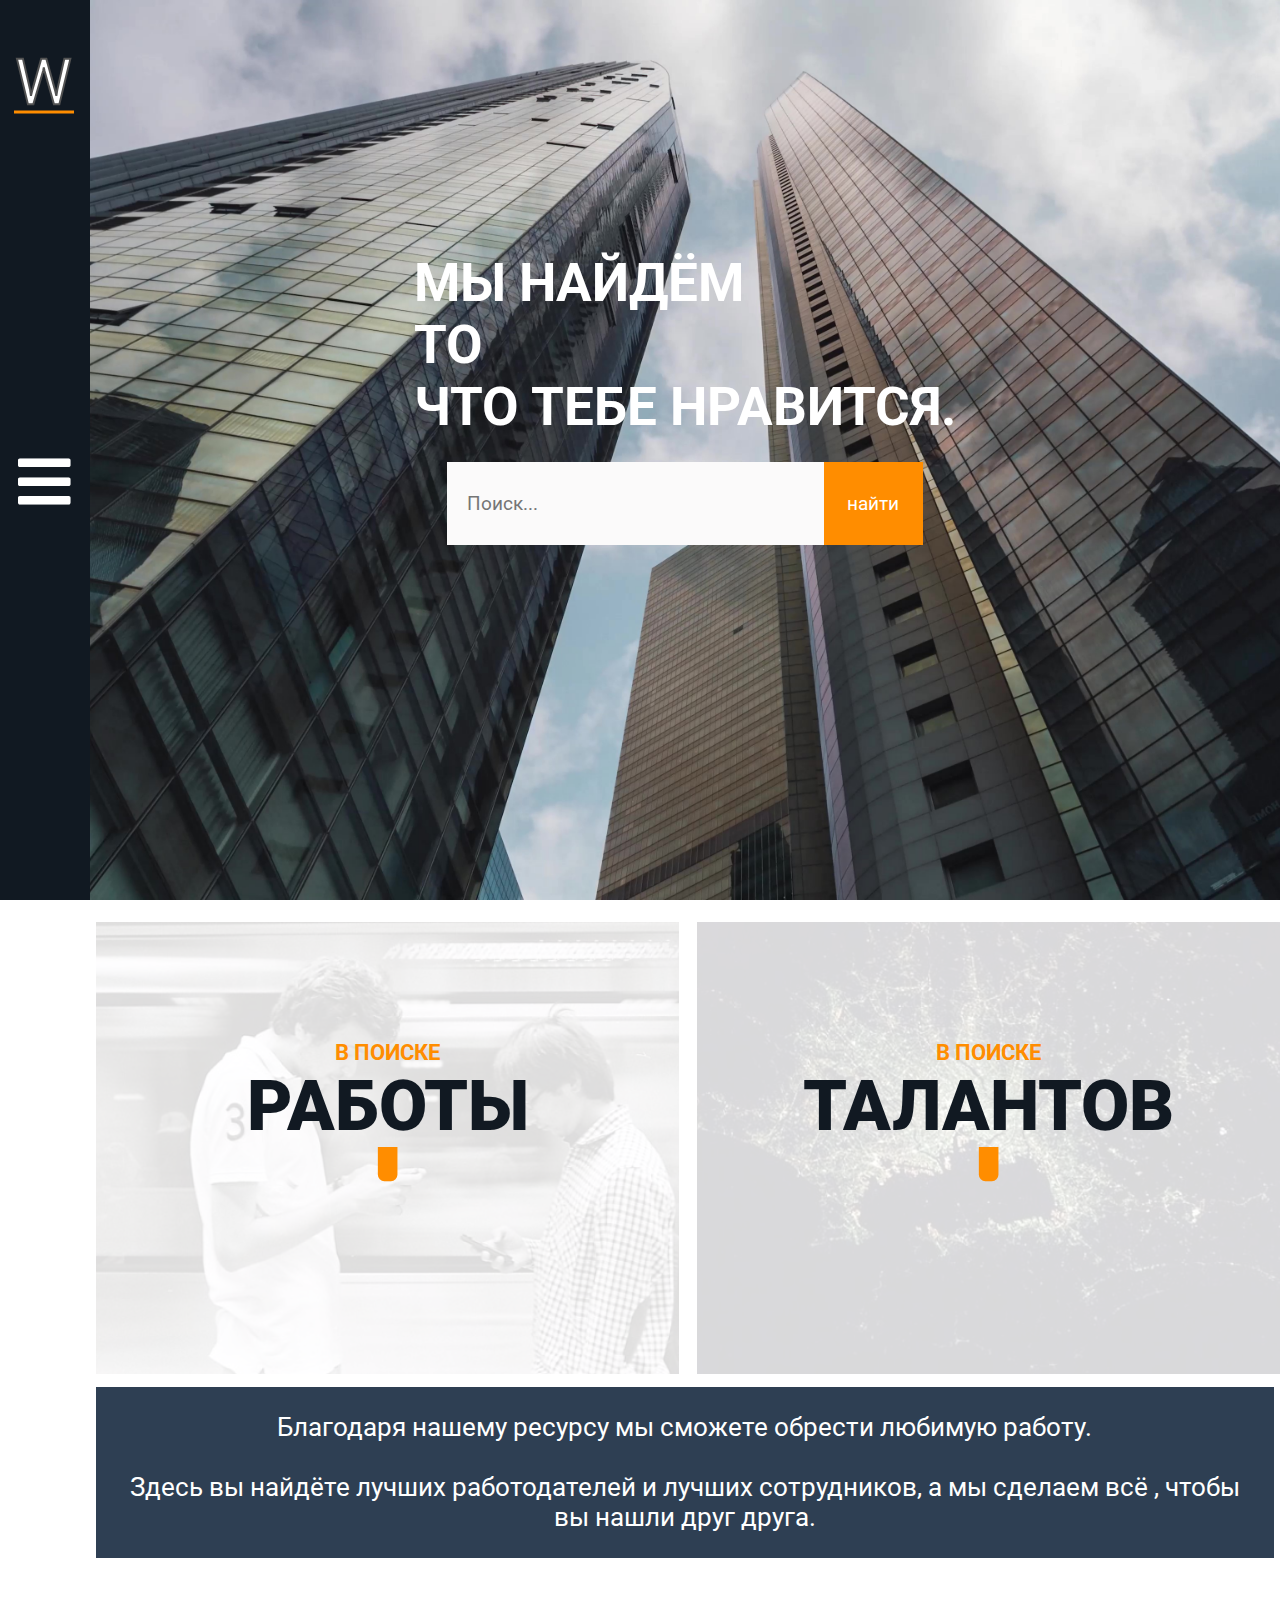
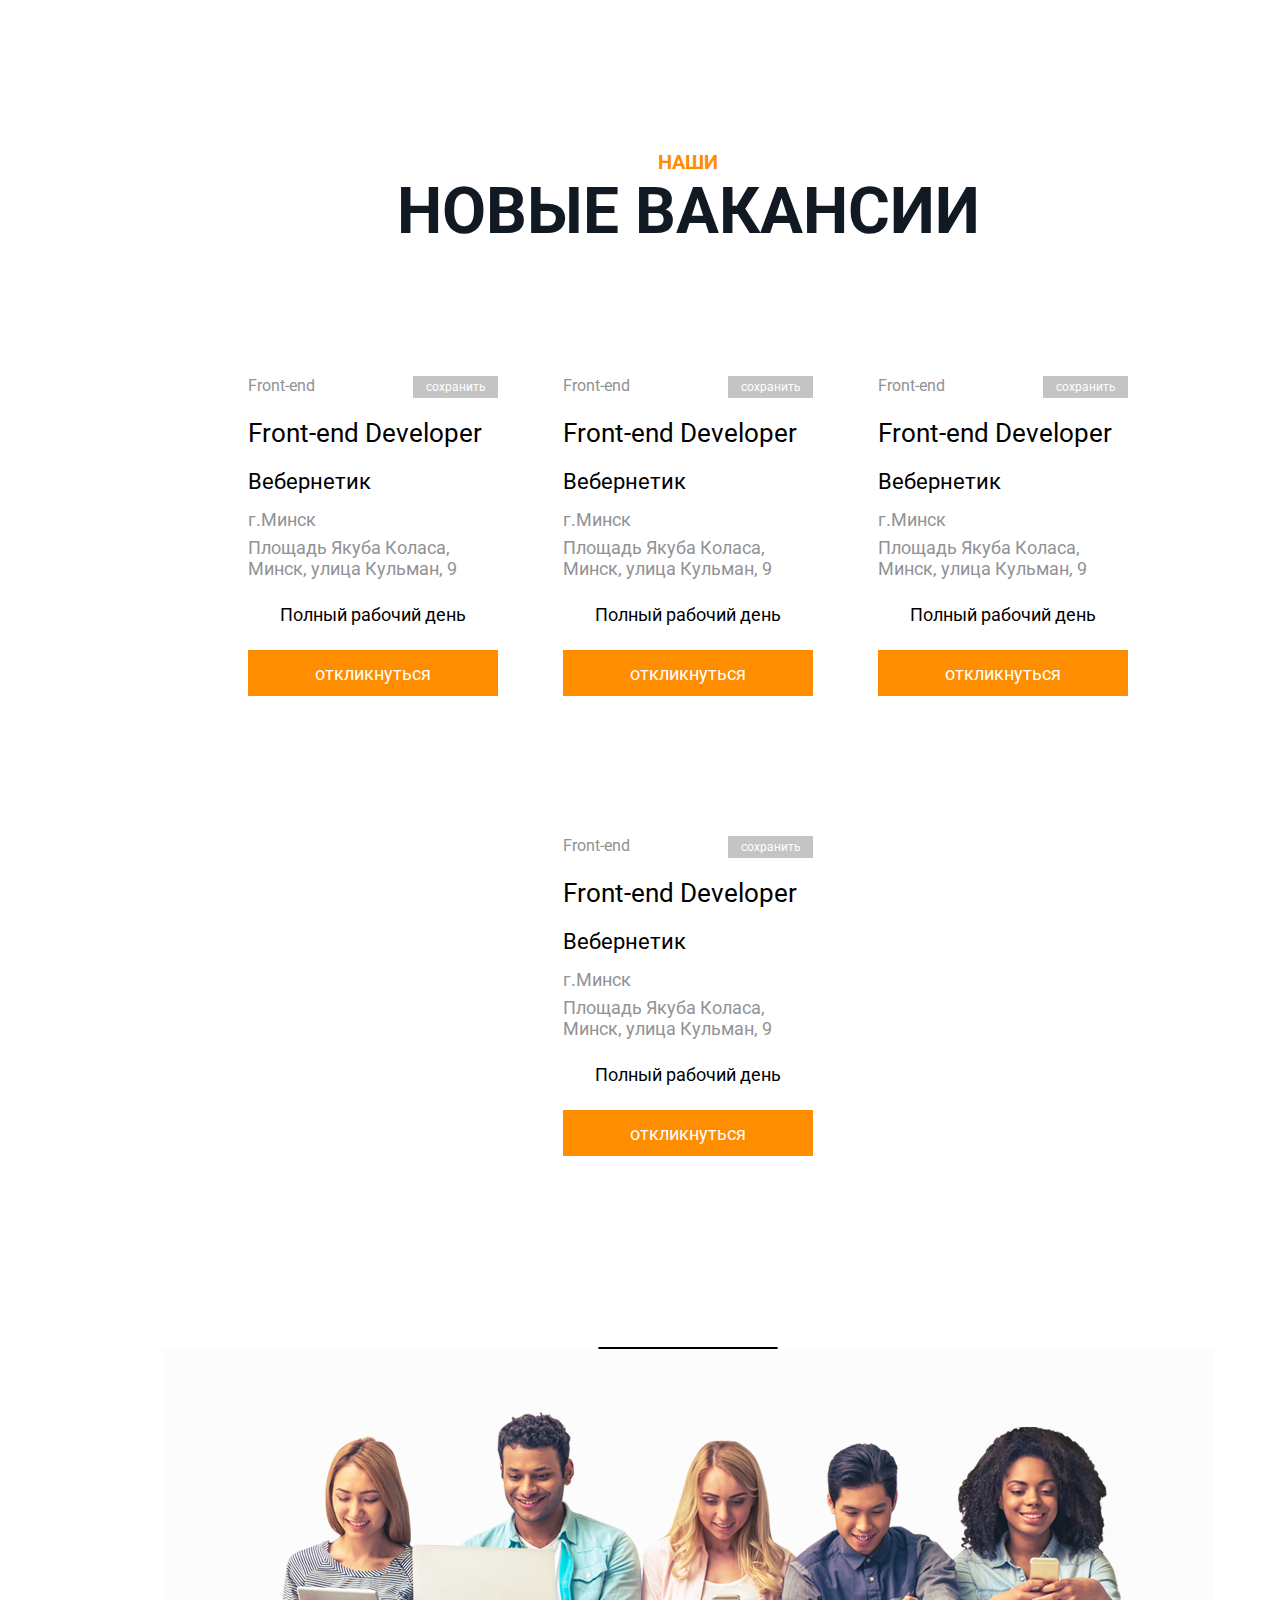
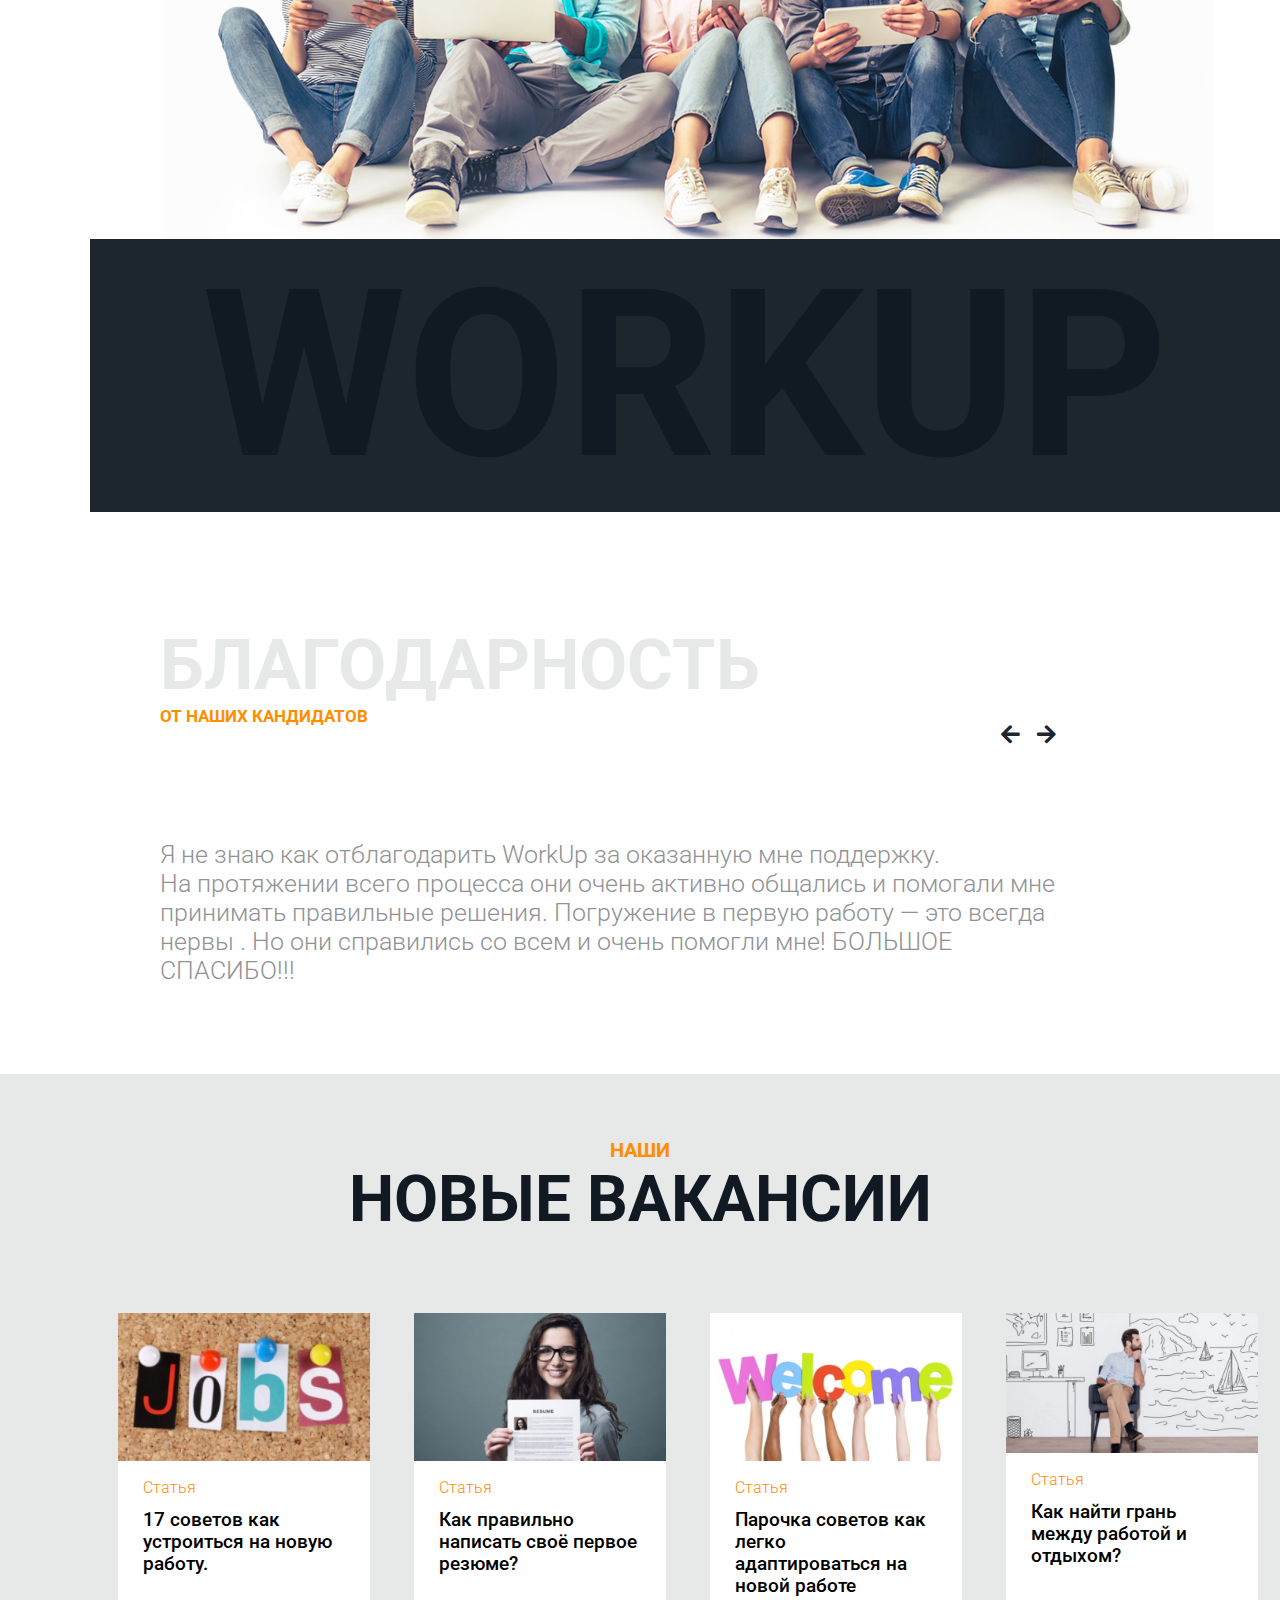
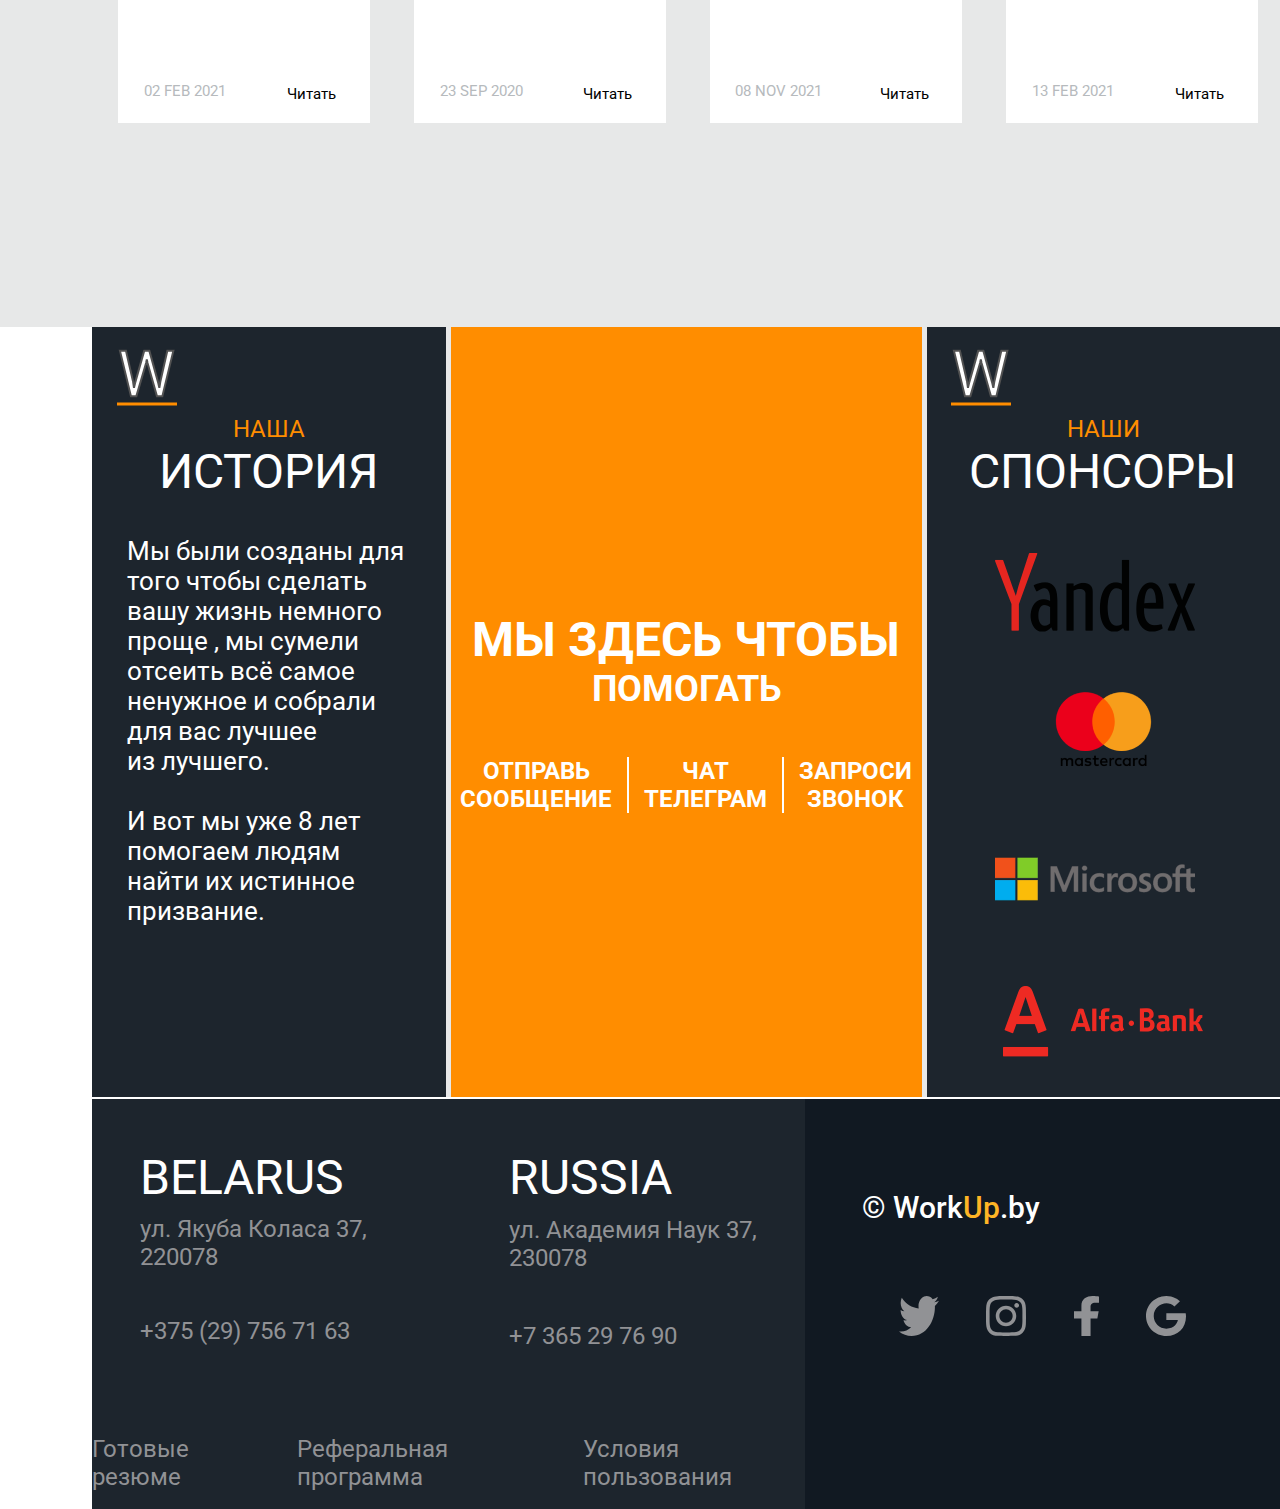
==== index.html @ 56676a5e "v0.03" ====
<!DOCTYPE html>
<html lang="en">
<head>
    <meta charset="UTF-8">
    <meta name="viewport" content="width=device-width, initial-scale=1.0">
    <title>WorkUp.by</title>
    <link rel="stylesheet" href="stylesheet.css">
    <link rel="stylesheet" href="fontawesome/css/all.css">
</head>
<body>
    <div class="header">
        <div class="header__block"></div>
            <div class="header__block-scroll">
        <span class="arrow arrow-hidden"><i class="fas fa-arrow-circle-up"></i></span>
                <div class="header__block-logo">
                    <img alt="Логотип сайта" title="Логотип сайта" src="img/w.svg">
                </div>
                <div  class="header__block-menu">
                    <span class="header-logo"><i class="fas fa-bars"></i></span>
                </div>
            </div>
            <!-- mobile_scroll -->
            <div class="header__mobile-scroll">
                <div class="header__mobile-position">
                    <img alt="Логотип сайта" title="Логотип сайта" src="img/w.svg">
                    <span class="header-logo-mobile"><i class="fas fa-bars"></i></span>
                </div>
            </div>

            <div class="header__background">
                <div class="headr__block-mp4">
                        <video autoplay muted loop width="100%" class="myvideo" src="background2.mp4"></video>
                    <div class="header__block-text">
                        <div class="header__text">
                            <p>мы найдём</p>
                            <p>то</p>
                            <p>что тебе нравится.</p>
                        </div>
                    </div>
                    <div class="header__block-input">
                        <input type="text" class="search__input" placeholder="Поиск...">
                        <div class="header__search-button">
                            <p>найти</p>
                        </div>
                    </div>
                </div>
            </div>
    </div>

    <div class="block__choice">
        <div class="block__choice-flex">

            <div class="block__choice-job first-switch">
                <img class="block__choice-img" alt="в поиске работы" title="в поиске работы" src="img/job.png">
                <div class="block__text-job">
                    <p>в поиске</p>
                    <h1 class="text">работы</h1>
                    <div class="block__switch">
                        <span><i class="fas fa-plus plus"></i></span>
                        <span class="arrow-right right-0"><i class="fas fa-arrow-right"></i></span>
                    </div>
                    
                </div>
            </div>

            <div class="block__choice-description">
                    <p>Благодаря нашему ресурсу мы&nbsp;сможете обрести любимую работу.</p><br />
                    <p>Здесь вы&nbsp;найдёте лучших работодателей и&nbsp;лучших сотрудников, а&nbsp;мы&nbsp;сделаем всё , чтобы вы&nbsp;нашли друг друга.</p>
            </div>

            <div class="block__choice-job second-switch">
                <img class="block__choice-img" alt="в поиске людей" title="в поиске людей" src="img/people.png">
                <div class="block__text-job">
                    <p>в поиске</p>
                    <h1 class="text">талантов</h1>
                    <div class="block__switch">
                        <span><i class="fas fa-plus plus1"></i></span>
                        <span class="arrow-right right-1"><i class="fas fa-arrow-right"></i></span>
                    </div>
                </div>
            </div>
            
        </div>
    </div>
    <div class="block__choice-description">
        <div class="mobile__choice">
            <p>Благодаря нашему ресурсу мы&nbsp;сможете обрести любимую работу.</p><br />
            <p>Здесь вы&nbsp;найдёте лучших работодателей и&nbsp;лучших сотрудников, а&nbsp;мы&nbsp;сделаем всё , чтобы вы&nbsp;нашли друг друга.</p>
        </div>
    </div>
    <div class="job">
        <div class="job__block">
            <div class="job__header-text">
                <p>наши</p>
                <h1>новые вакансии</h1>
            </div>
            <div class="job__vacancys">
                <div class="job__vacancys-outside">
                        <div class="block__vacancy">
                            <div class="block__vacancy-header">
                                <p>Front-end</p>
                                <div class="block__save">
                                    <p>сохранить</p>
                                </div>
                            </div>
                            <div class="block__vakancy-center">
                                <h2>Front-end Developer</h2>
                                <h4>Вебернетик</h4>
                                <p class="location">г.Минск</p>
                                <p class="location">Площадь Якуба Коласа, Минск, улица Кульман, 9</p>
                                <h5>Полный рабочий день</h5>
                            </div>
                            <div class="block__vakancy-button ">
                                <p>откликнуться</p>
                            </div>
                        </div>
                </div>

                <div class="job__vacancys-outside">
                    <div class="job__vacancys-inside">
                        <div class="block__vacancy">
                            <div class="block__vacancy-header">
                                <p>Front-end</p>
                                <div class="block__save">
                                    <p>сохранить</p>
                                </div>
                            </div>
                            <div class="block__vakancy-center">
                                <h2>Front-end Developer</h2>
                                <h4>Вебернетик</h4>
                                <p class="location">г.Минск</p>
                                <p class="location">Площадь Якуба Коласа, Минск, улица Кульман, 9</p>
                                <h5>Полный рабочий день</h5>
                            </div>
                            <div class="block__vakancy-button">
                                <p>откликнуться</p>
                            </div>
                        </div>
                    </div>
                </div>

                <div class="job__vacancys-outside">
                    <div class="job__vacancys-inside">
                        <div class="block__vacancy">
                            <div class="block__vacancy-header">
                                <p>Front-end</p>
                                <div class="block__save">
                                    <p>сохранить</p>
                                </div>
                            </div>
                            <div class="block__vakancy-center">
                                <h2>Front-end Developer</h2>
                                <h4>Вебернетик</h4>
                                <p class="location">г.Минск</p>
                                <p class="location">Площадь Якуба Коласа, Минск, улица Кульман, 9</p>
                                <h5>Полный рабочий день</h5>
                            </div>
                            <div class="block__vakancy-button">
                                <p>откликнуться</p>
                            </div>
                        </div>
                    </div>
                </div>

                <div class="job__vacancys-outside">
                    <div class="job__vacancys-inside">
                        <div class="block__vacancy">
                            <div class="block__vacancy-header">
                                <p>Front-end</p>
                                <div class="block__save">
                                    <p>сохранить</p>
                                </div>
                            </div>
                            <div class="block__vakancy-center">
                                <h2>Front-end Developer</h2>
                                <h4>Вебернетик</h4>
                                <p class="location">г.Минск</p>
                                <p class="location">Площадь Якуба Коласа, Минск, улица Кульман, 9</p>
                                <h5>Полный рабочий день</h5>
                            </div>
                            <div class="block__vakancy-button">
                                <p>откликнуться</p>
                            </div>
                        </div>
                    </div>
                </div>
            </div>
        </div>
    </div>
<!-- underline -->
    <div class="block__underline">
        <div class="underlune"></div>
    </div>
    <!-- center_image -->
    <div class="center__image">
        <img src="img/center1.png">
    </div>  
    <!-- WORKUP_block -->
    <div class="center__block">
            <h1>workup</h1>
    </div>

    <!-- recom -->

    <div class="review">
        <div class="reviews">
            <div class="review__block">
                <h1>Благодарность</h1>
            </div>
            <div class="review__block">
                <p>от наших кандидатов</p>
                <div class="review__switch">
                    <i class="fas fa-arrow-left left"></i>
                    <i class="fas fa-arrow-right right"></i>
                </div>
            </div>
            <div class="review__text">
                <div class="review__block-text">
                    <p>Я&nbsp;не&nbsp;знаю как отблагодарить WorkUp за&nbsp;оказанную мне поддержку. На&nbsp;протяжении всего процесса они очень активно общались и&nbsp;помогали мне принимать правильные решения. Погружение в&nbsp;первую работу&nbsp;&mdash; это всегда нервы .
                        Но&nbsp;они справились со&nbsp;всем и&nbsp;очень помогли мне!
                        БОЛЬШОЕ СПАСИБО!!!</p>
                </div>
                
                <div class="review__block-text">
                    <p>Хочется выразить огромную благодарность сайту WorkUp.by за&nbsp;оказанную профессиональную помощь ,их вклад просто неоценим , огромное вам спасибо!</p>
                </div>

                <div class="review__block-text">
                    <p>Посоветовали как-то друзья , думаю зайду посмотрю , интересно всё таки, оказалось сайт даёт максимальную поддуржку на&nbsp;всём пути поиска работы твоей мечты и&nbsp;действительно работает, поэтому и&nbsp;хочется сказать вам спасибо за&nbsp;то&nbsp;что вы&nbsp;есть.</p>
                </div>

                <div class="review__block-text">
                    <p class="ttt">Вечно что то&nbsp;не&nbsp;нравилось на&nbsp;сторонних сайтах для поиска работы , наткнулась на&nbsp;WorkUp.by и&nbsp;поняла что это именно то , чем я&nbsp;хочу и&nbsp;буду пользоваться когда будет нужно, советую всем и&nbsp;вся, лучшие!!!</p>
                </div>
            </div>
        </div>
    </div>

    <!-- articles -->

    <div class="article">

        <div class="artice__box">
            
            <div class="job__block article-fon">
                <div class="job__header-text">
                    <p>наши</p>
                    <h1>новые вакансии</h1>
                </div>
            </div>

            <div class="articles__main">
                <div class="article__block">
                    <div class="article__main-inform">
                        <img alt="Работа" title="Работа" src="img/art1.png">
                        <h4>Статья</h4>
                        <p>17 советов как устроиться на новую работу.</p>
                    </div>
                    <div class="article__block-text">
                        <span> 02 FEB 2021</span>
                        <span>Читать</span>
                    </div>
                </div>

                <div class="article__block">
                    <div class="article__main-inform">
                        <img alt="Перове резюме" title="Первое резюме" src="img/art2.png">
                        <h4>Статья</h4>
                        <p>Как правильно написать своё первое резюме?</p>
                    </div>
                    <div class="article__block-text">
                        <span> 23 SEP 2020</span>
                        <span>Читать</span>
                    </div>
                </div>
                
                <div class="article__block">
                    <div class="article__main-inform">
                        <img alt="Добро пожаловать" title="Добро пожаловать" src="img/art3.png">
                        <h4>Статья</h4>
                        <p>Парочка советов как легко адаптироваться на новой работе </p>
                    </div>
                    <div class="article__block-text">
                        <span> 08 NOV 2021</span>
                        <span>Читать</span>
                    </div>
                </div>

                <div class="article__block">
                    <div class="article__main-inform">
                        <img alt="Работа и отдых" title="Работа и отдых" src="img/art4.png">
                        <h4>Статья</h4>
                        <p>Как найти грань между работой и отдыхом?</p>
                    </div>
                    <div class="article__block-text">
                        <span> 13 FEB 2021</span>
                        <span>Читать</span>
                    </div>
                </div>
            </div>
        </div>
    </div>

    <!-- help -->

    <div class="help">
        <div class="help__block-mini">
            <img alt="Логотип сайта" title="Логотип сайта" class="help-logo" src="img/w.svg">
            <h3>наша</h3>
            <h1>история</h1>
            <p>Мы&nbsp;были созданы для того чтобы сделать вашу жизнь немного проще , мы&nbsp;сумели отсеить всё самое ненужное и&nbsp;собрали для вас лучшее из&nbsp;лучшего.<br /><br />
                И&nbsp;вот мы&nbsp;уже 8&nbsp;лет помогаем людям найти их&nbsp;истинное призвание.
            </p>
        </div>
        <div class="help__block-main">
            <h1>мы здесь чтобы</h1>
            <h2>помогать</h2>
            <div class="help__contact">
                <div>
                    <p>отправь сообщение</p>
                </div>
                <div>
                    <p>чат телеграм</p>
                </div>
                <div>
                    <p>запроси звонок</p>
                </div>
            </div>
        </div>
        <div class="help__block-mini">
            <img alt="Логотип сайта" title="Логотип сайта" class="help-logo" src="img/w.svg">
            <h3>наши</h3>
            <h1>спонсоры</h1>
            <div class="help__images">
                <img class="help-spons" alt="Логотип Яндекс" title="Логотип Яндекс" src="img/yandex.png">
                <img class="help-spons" alt="Логотип Мастеркард" title="Логотип Мастеркард" src="img/master.png">
                <img class="help-spons" alt="Логотип Микрософт" title="Логотип Микрософт" src="img/micro.png">
                <img class="help-spons" alt="Логотип Альфа банк" title="Логотип Альфа банк" src="img/alfa.png">
            </div>
        </div>
    </div>

    <!-- footer -->
<div class="footer">
        <div class="footer__block-location">
            <div class="footer__block">
                <div class="footer__adres">
                    <h1>belarus</h1>
                    <p class="footer-geoloc">ул. Якуба Коласа 37,<br />220078</p>
                    <p class="phone footer-geoloc">+375 (29) 756 71 63</p>    
                </div>
                <div class="footer__adres">
                    <h1>russia</h1>
                    <p class="footer-geoloc">ул. Aкадемия Наук 37,<br />230078</p>
                    <p class="phone footer-geoloc">+7 365 29 76 90</p>
                </div>
            </div>
            <div class="servises">
                <p class="footer-geoloc">Готовые резюме</p>
                <p class="footer-geoloc">Реферальная программа</p>
                <p class="footer-geoloc">Условия пользования</p>
            </div>
        </div>
        <div class="footer__block-social">
            <h1>© Work<span>Up</span>.by</h1>
            <div class="footer__social">
                <svg width="40" class="first-svg" height="40" viewBox="0 0 40 40" fill="none" xmlns="http://www.w3.org/2000/svg">
                    <path d="M35.8884 9.96872C35.9139 10.4062 35.9139 10.8438 35.9139 11.2812C35.9139 24.6249 27.6651 40 12.5889 40C7.94417 40 3.62947 38.3437 0 35.4688C0.659924 35.5625 1.29438 35.5937 1.97969 35.5937C5.81213 35.5937 9.34012 34 12.1574 31.2813C8.55332 31.1875 5.53299 28.2813 4.49236 24.2812C5.00001 24.3749 5.5076 24.4375 6.04065 24.4375C6.77667 24.4375 7.51276 24.3124 8.198 24.0937C4.44165 23.1561 1.62431 19.0937 1.62431 14.1875V14.0625C2.71564 14.8125 3.98479 15.2813 5.32987 15.3437C3.12173 13.5312 1.67508 10.4375 1.67508 6.93743C1.67508 5.06247 2.08111 3.34372 2.79181 1.84371C6.82737 7.96869 12.8934 11.9686 19.6953 12.4062C19.5685 11.6562 19.4924 10.875 19.4924 10.0938C19.4924 4.5312 23.1472 0 27.6904 0C30.0508 0 32.1827 1.21875 33.6803 3.18749C35.5329 2.75003 37.3096 1.90623 38.8833 0.750005C38.274 3.09381 36.9797 5.06256 35.2792 6.31247C36.9289 6.09383 38.528 5.5312 40 4.75004C38.8835 6.74995 37.4875 8.53113 35.8884 9.96872Z" />
                    </svg>
                    
                    <svg class="first-svg1" width="40" height="40" viewBox="0 0 40 40" fill="none" xmlns="http://www.w3.org/2000/svg">
                        <path d="M20.0044 9.74452C14.3291 9.74452 9.75126 14.3233 9.75126 20C9.75126 25.6767 14.3291 30.2555 20.0044 30.2555C25.6799 30.2555 30.2578 25.6767 30.2578 20C30.2578 14.3233 25.6799 9.74452 20.0044 9.74452ZM20.0044 26.6675C16.3369 26.6675 13.3385 23.6774 13.3385 20C13.3385 16.3227 16.328 13.3326 20.0044 13.3326C23.681 13.3326 26.6704 16.3227 26.6704 20C26.6704 23.6774 23.672 26.6675 20.0044 26.6675ZM33.0687 9.32501C33.0687 10.6549 31.9978 11.7171 30.6771 11.7171C29.3475 11.7171 28.2856 10.646 28.2856 9.32501C28.2856 8.00402 29.3564 6.93295 30.6771 6.93295C31.9978 6.93295 33.0687 8.00402 33.0687 9.32501ZM39.8595 11.7528C39.7078 8.54849 38.976 5.71015 36.6291 3.37164C34.2912 1.03314 31.4535 0.301239 28.2499 0.140578C24.9482 -0.0468592 15.0519 -0.0468592 11.7501 0.140578C8.5555 0.292314 5.71779 1.02421 3.3709 3.36271C1.02398 5.70122 0.301171 8.53955 0.140547 11.7439C-0.0468489 15.0463 -0.0468489 24.9448 0.140547 28.2472C0.292248 31.4515 1.02398 34.2899 3.3709 36.6284C5.71779 38.9668 8.54658 39.6988 11.7501 39.8595C15.0519 40.0468 24.9482 40.0468 28.2499 39.8595C31.4535 39.7078 34.2912 38.9758 36.6291 36.6284C38.9671 34.2899 39.6988 31.4515 39.8595 28.2472C40.0468 24.9448 40.0468 15.0552 39.8595 11.7528ZM35.594 31.7907C34.898 33.5402 33.5506 34.8879 31.7926 35.593C29.1602 36.6374 22.9136 36.3963 20.0044 36.3963C17.0953 36.3963 10.8399 36.6284 8.21641 35.593C6.46738 34.8968 5.11991 33.5491 4.41495 31.7907C3.3709 29.1576 3.61183 22.9098 3.61183 20C3.61183 17.0903 3.37982 10.8334 4.41495 8.20931C5.11099 6.4599 6.45846 5.11214 8.21641 4.407C10.8489 3.36271 17.0953 3.60371 20.0044 3.60371C22.9136 3.60371 29.169 3.37164 31.7926 4.407C33.5416 5.1032 34.8891 6.45097 35.594 8.20931C36.638 10.8424 36.3971 17.0903 36.3971 20C36.3971 22.9098 36.638 29.1666 35.594 31.7907Z" />
                        </svg>
                        
                        <svg class="first-svg2" width="25" height="40" viewBox="0 0 25 40" fill="none" xmlns="http://www.w3.org/2000/svg">
                            <path d="M23.3617 22.5L24.6581 15.2609H16.5524V10.5633C16.5524 8.58281 17.6848 6.65234 21.315 6.65234H25V0.489062C25 0.489062 21.656 0 18.4587 0C11.7834 0 7.42013 3.46719 7.42013 9.74375V15.2609H0V22.5H7.42013V40H16.5524V22.5H23.3617Z" />
                            </svg>
                            

                            <svg  class="first-svg3" width="40" height="40" viewBox="0 0 40 40" fill="none" xmlns="http://www.w3.org/2000/svg">
                            <path d="M40 20.4677C40 31.8791 32.0573 40 20.3279 40C9.08197 40 0 31.0645 0 20C0 8.93548 9.08197 0 20.3279 0C25.8033 0 30.4099 1.9758 33.9591 5.23387L28.4263 10.4677C21.1885 3.59677 7.72951 8.75807 7.72951 20C7.72951 26.9759 13.3935 32.6291 20.3279 32.6291C28.3771 32.6291 31.3935 26.9516 31.8688 24.008H20.3279V17.1291H39.6803C39.8688 18.1532 40 19.1371 40 20.4677Z" />
</svg>

            </div>
        </div>
</div>

    <script src="script.js"></script>
</body>
</html>
---- stylesheet.css ----
@import url('https://fonts.googleapis.com/css2?family=Roboto:wght@300;400;500;700;900&display=swap');
@import url('media.css');
*{
    margin: 0;
}
/* scroll */
.arrow {
    font-size:50px ;
    left: 2%;
    bottom: 0px;
    position: fixed;
    color: #ffffff;
    cursor: pointer;
    transition: 0.3s;
    transform: translateY(-50px); 
    z-index: 20; 
    transition: .3s;
}
.arrow:hover {
    transform: scale(1.1) translateY(-50px);
    transition: .3s;
    color: #d1ae10;
}
.arrow-hidden {
    visibility: hidden;
    transition-duration: 0.3s;
    transform: translateY(60px);  
}
/* video-background */

.header {
    width: 100%;
    display: flex;
}
.header__block {
    width: 7%; 
}
.header__block-scroll {
    width: 7%;
    height: 100%;
    background-color: #111922;
    display: flex;
    flex-direction: column;
    justify-content: space-around;
    position: fixed;
    z-index: 1;
}
.header__block-logo {
    width: 100%;
    height: 50%;
    display: flex;
    justify-content: center;
    align-items: flex-start;
}
.header__block-logo img {
    padding-top: 50%;
}
.header__block-menu {
    width: 100%;
    height: 50%;
    display: flex;
    justify-content: center;
    align-items: flex-start;
}
.header-logo {
    color: white;
    font-size: 60px;
    transition: 0.3s;
    cursor: pointer;
}
.header-logo:hover {
    color: #FF8D00;
    transition: 0.3s;
}
/* mobile-scroll */

.header__mobile-scroll {
    display: none;
    background-color: #111922;
    position: fixed;
    width: 100vw;
    z-index: 15;
}
.header__mobile-position {
    padding: 5px 20px 5px 20px;
    width: 100%;
    display: flex;
    justify-content: space-between;
    align-items: center;
}
.header-logo-mobile {
    color: white;
    font-size: calc(20px + 40 * (100vw / 1920));
    cursor: pointer;
}
.header__mobile-scroll img {
    width: 8%;
}
/* -------------------------------- */
.headr__block-mp4 {
    position: relative;
    display: flex;
    justify-content: center;
    align-items: center;
    height: 100vh;
    width: 100%;
    display: flex;
    flex-direction: column;
    overflow: hidden;
    margin-left: 0.5%;
}
.header__background {
    background: #ccc url(img/bg.jpg) no-repeat center;
    background-size: cover;
    display: flex;
    width: 100%;
}
.myvideo {
    position: absolute;
    top: 0;
    left: 0;
    width: 100%;
    height: 100%;
    object-fit: cover;
    pointer-events: none;

    width: 100%;
    height: 100%;
    overflow: hidden;
    display: flex;
    justify-content: center;
    align-items: center;              
}
.header__block-text {
    width: 100%;
    height: 50%;
    display: flex;
    flex-direction: column;
    justify-content: flex-end;
    align-items: center;
    z-index: 10;
    font-family: Roboto, sans-serif;
    font-weight: 700;
    font-size: 75px;
    text-transform: uppercase;
    color: white;
}
.header__text {
    display: flex;
    flex-direction: column;
}
.header__text p {
    margin: 0;
}
.header__block-input {
    width: 100%;
    height: 50%;
    display: flex;
    justify-content: center;
    padding-top: 2%;
    z-index: 1;
}
.search__input {
    width: 30%;
    height: 20.5%;
    background: #FBFAFA;
    font-family: Roboto, sans-serif;
    font-weight: 400;
    font-size: 24px;
    color: #A7A7A7;
    outline: none;
    border: none;
    padding: 0;
    padding-left: 20px;
}
.header__search-button {
    height: 20.5%;
    padding: 0 2% 0 2%;
    background: #FF8D00;
    font-family: Roboto, sans-serif;
    font-weight: 400;
    font-size: 36px;
    color: #FFFFFF;
    display: flex;
    justify-content: center;
    align-items: center;
    cursor: pointer;
    transition: 0.3s;  
}
.header__search-button:hover {
    background: #b96600;
    transition: 0.3s;
} 
/* поиск люди/работа */
.block__choice-flex {
    display: flex;
}
.block__choice {
    margin-top: 1.75%;
    display: flex;
    justify-content: center;
    margin-left: 7.5%;
}
.block__choice-job {
    display: flex;
    justify-content: center;
    align-items: center;
    width: 100%;
    height: 100%;
    margin: 0;
    transition: 0.4s;
}
.block__choice-job:hover img,
.arrow-right:hover,
.block__choice-job:hover .block__text-job h1{
    display: flex;
    opacity: 1;
    transition: 0.4s;
    color: white;
}
.block__choice-job img {
    opacity: 0.15;
    transition: 0.4s;
    width: 100%;
    height: 100%;
}
.block__text-job {
    display: flex;
    justify-content: center;
    align-items: center;
    flex-direction: column;
    position: absolute;
}
.arrow-right {
    font-size: 134px;
    color: #FF8D00;
    display: none;
    animation-name: arrow;
    animation-duration: .15s;
    animation-timing-function: linear;
    animation-fill-mode: forwards;
    transform: translateY(60%);
}

.block__switch {
    height: 130px; 
    overflow: hidden;
}
@keyframes arrow {
    100% {
        transform: translateY(0px);
    }
}
.fa-plus {
    font-size: 134px;
    color: #FF8D00;
    animation-name: plus;
    animation-duration: .15s;
    animation-timing-function: linear;
    animation-fill-mode: forwards;
    transform: translateY(-60%);
}
@keyframes plus {
    100% {
        transform: translateY(0px);
    }
}

/* .block__choice-job span {
    font-size: 134px;
    color: #FF8D00;
} */
.block__choice-job p {
    font-family: Roboto, sans-serif;
    font-weight: 700;
    font-size: 18px;
    color: #FF8D00;
    text-transform: uppercase;
}
.block__choice-job h1 {
    font-family: Roboto, sans-serif;
    font-weight: 900;
    font-size: 100px;
    color: #111922;
    text-transform: uppercase;
    transition: 0.4s;
}
.block__choice-inside p {
    font-family: Roboto, sans-serif;
    font-weight: 400;
    font-size: 30px;
    color: #FFFFFF;
}
.block__choice-description {
    padding: 3.45% 2% 7.5% 2%;
    background: #2E3F53;
    margin-right: 7px;
    margin-left: 7px;
    width: 40%;
    font-family: Roboto, sans-serif;
    font-weight: 400;
    font-size: 26px;
    color: #FFFFFF;
}
/* mobile */

.mobile__choice {
    display: flex;
    justify-content: center;
    flex-direction: column;
    text-align: center;
}
.block__choice-description:nth-child(3) {
    padding: 2%;
    margin: 1%  0  0 7.5%;
    width: 88%;
    display: none;
}
/* vakansii */

.job {
    display: flex;
    justify-content: center;
    margin-top: 15%;
    margin-left: 7.5%;
}
.job__block {
display: flex;
flex-direction: column;
}
.job__header-text {
    display: flex;
    justify-content: center;
    align-items: center;
    flex-direction: column;
    width: 100%;
}
.job__header-text p {
    font-family: Roboto, sans-serif;
    font-weight: 700;
    font-size: 20px;
    color: #FF8D00; 
    text-transform: uppercase;
}
.job__header-text h1 {
    font-family: Roboto, sans-serif;
    font-weight: 700;
    font-size: 64px;
    color: #111922; 
    text-transform: uppercase;
}
/* card vakancy */

.job__vacancys {
    padding-top: 50px;
    width: 100%;
    display: flex;
    justify-content: space-evenly;
    flex-wrap: wrap;
    align-items: center;
    transition: .3s;
}
.job__vacancys-outside {
    display: flex;
    justify-content: center;
    align-items: center;
    width: 18%;
    height: 100%;
    transition: .3s;
    padding: 0.5%;
}
.block__vacancy-header {
    width: 100%;
    display: flex;
    justify-content:space-between;
}
.block__vacancy-header p {
    font-family: Roboto, sans-serif;
    font-weight: 400;
    font-size: 18px;
    color: #919295;
}
.block__save {
    display: flex;
    justify-content: center;
    align-items: center;
    padding: 1.5% 5%;
    background: #C4C4C4;
    cursor: pointer;
    transition: .3s;
}
.block__save:hover {
    background: #111922;
    transition: .3s;
}
.block__save p {
    font-family: Roboto;
    font-weight:400;
    font-size: 14px;
    color: #ffffff;
}
.block__vakancy-center {
    margin-top: 8%;
}
.block__vakancy-center h2 {
    font-family: Roboto, sans-serif;
    font-weight: 400;
    font-size: 30px;
    transition: .3s;
    cursor: pointer;
}
.block__vakancy-center h2:hover {
    color: #FF8D00;
    transition: .3s;
}
.block__vakancy-center h4 {
    padding-top: 8%;
    font-family: Roboto, sans-serif;
    font-weight: 400;
    font-size: 24px;
}
.location {
    padding-top: 6%;
    font-family: Roboto, sans-serif;
    font-weight: 400;
    font-size: 20px;
    color: #919295;
}
.block__vakancy-center p:nth-child(4) {
    padding-top: 3%;
}
.block__vakancy-center h5 {
    padding-top: 10%;
    display: flex;
    justify-content: center;
    font-family: Roboto, sans-serif;
    font-weight: 400;
    font-size: 20px;
}
.block__vakancy-button {
    margin-top: 10%;
    margin-bottom: 14%;
    padding: 5% 25%;
    background: #FF8D00;
    display: flex;
    justify-content: center;
    align-items: center;
    cursor: pointer;
    transition: .2s;
}
.block__vakancy-button:hover {
    background: #c36b00;
    transition: .2s;
}
.block__vakancy-button p {
    font-family: Roboto, sans-serif;
    font-weight: 400;
    font-size: 20px;
    color: #FFFFFF;
}
/* underline */

.block__underline {
    margin-top: 10%;
    margin-left: 7.5%;
    display: flex;
    justify-content: center;
}
.underlune {
    width: 15%;
    border: 1px solid #000;
    border-radius: 5px;
}
/* center_image */

.center__image {
    margin-left: 7.5%;
    display: flex;
    justify-content: center;
}
.center__image img {
    width: 1051px;
}
/* WORKUP_block */

.center__block {
    display: flex;
    justify-content: center;
    background: #1D252D;
    margin-left: 7%;
}
.center__block h1 {
    text-transform: uppercase;
    font-family: Roboto, sans-serif;
    font-weight: 700;
    font-size: 350px;
    color: #111922;
}
/* recom */

.review {
    padding-left: 10%;
    display: flex;
    margin-left: 7.5%;
}
.reviews {
    padding-top: 10%;
}
.review__block:nth-child(1) h1 {
    font-family: Roboto, sans-serif;
    font-weight: 700;
    font-size: 100px;
    color: #E7E8E8;
    text-transform: uppercase;
}
.review__block:nth-child(2) {
    display: flex;
    justify-content: space-between;
}
.review__block:nth-child(2) p {
    font-family: Roboto, sans-serif;
    font-weight: 700;
    font-size: 24px;
    color: #FF8D00;
    text-transform: uppercase;
}
.review__switch {
    color: #1D252D;
    padding: 1% 20% 5% 0;
    font-size: 30px;
}
.left,
.right {
    cursor: pointer;
    transition: .3s;
}
.left:hover,
.right:hover {
    transition: .3s;
    transform: scale(1.2);
    color: rgb(189, 160, 32);
}
.fa-arrow-left {
    padding-right: 50px;
}
.review__text {
    display: flex;
    justify-content: center;
    flex-direction: column;
}
.review__block-text {
    display: block;
    width: 60%;
    font-family: Roboto, sans-serif;
    font-weight: 300;
    font-size: 36px;
    color: #919295;
}
/* articles */

.article {
    margin-top: 7%;
    display: flex;
    justify-content: center;
    flex-direction: column;
    background: #E7E8E8;
    padding-bottom: 15%;
}
.article-fon {
    padding-top: 5%;
    width: 100%;
}
.articles__main {
    display: flex;
    justify-content: space-around;
    flex-wrap: wrap;
    padding-top: 5%;
    margin-left: 7.5%;
}
.article__block {
    margin: 1%;
    width: 16.7%;
    height: 410px;
    background: rgb(255, 255, 255);
}
.article__block h4 {
    font-family: Roboto, sans-serif;
    font-weight: 300;
    font-size: 20px;
    color: #FF8D00;
    padding-left: 10%;
    padding-top: 5%;
    transition: 0.3s;
    cursor: pointer;
}
.article__block h4:hover {
    transition: 0.4s;
    transform: scale(1.05);
}
.article__block p {
    font-family: Roboto, sans-serif;
    font-weight: 500;
    font-size: 24px;
    color: #000000;
    padding-left: 10%;
    padding-right: 10%;
    padding-top: 5%;
}
.article__block span:nth-child(1) {
    font-family: Roboto, sans-serif;
    font-weight: 400;
    font-size: 18px;
    color: #B6BABD;
}
.article__block span:nth-child(2) {
    font-family: Roboto, sans-serif;
    font-weight: 400;
    font-size: 18px;
    color: #000000;
    cursor: pointer;
    transition: 0.3s;
    padding: 1% 3% 1% 3%;
}
.article__block span:nth-child(2):hover {
    transition: 0.3s;
    background: #111922;
    color: white;
}
.article__block-text {
    display: flex;
    justify-content: space-around;
}
.article__main-inform {
    height: 90%;
}
.article__main-inform img {
    width: 100%;
}
/* help */

.help {
    display: flex;
    gap: 5px;
    background: #E7E8E8;
    margin-left: 7.2%;
}
.help__block-mini {
background: #1D252D;
width: 30%;
}
.help-logo {
    padding-top: 3%;
    padding-left: 7%;
}
.help__block-mini h3 {
    font-family: Roboto, sans-serif;
    font-weight: 400;
    font-size: 24px;
    color: #FF8D00;
    text-align: center;
    text-transform: uppercase;
}
.help__block-mini h1{
    font-family: Roboto, sans-serif;
    font-weight: 400;
    font-size: 48px;
    color: #FFFFFF;
    text-align: center;
    text-transform: uppercase;
}
.help__block-mini p {
    padding-top: 10%;
    padding-left: 10%;
    padding-right: 10%;
    font-family: Roboto, sans-serif;
    font-weight: 400;
    font-size: 26px;
    color: #FFFFFF;
}
.help__images {
    text-align: center;
    padding-bottom: 10%;
}
.help-spons {
    padding-top: 15%;
} 
.help-spons:nth-child(1) {
    padding-right: 5%;
}
.help-spons:nth-child(3) {
    padding-right: 5%;
}
.help__block-main {
    background: #FF8D00;
    width: 40%;
    display: flex;
    align-content: center;
    justify-content: center;
    flex-direction: column;
    text-align: center;
    text-transform: uppercase;
}
.help__block-main h1 {
    font-family: Roboto, sans-serif;
    font-weight: 700;
    font-size: 48px;
    color: #FFFFFF;
}
.help__block-main h2 {
    font-family: Roboto, sans-serif;
    font-weight: 700;
    font-size: 36px;
    color: #FFFFFF;
}
.help__contact {
    padding: 10% 5% 0 5%;
    display: flex;
    justify-content: center;
    font-family: Roboto, sans-serif;
    font-weight: 700;
    font-size: 24px;
    color: #FFFFFF;
    cursor: pointer;
}
.help__contact p {
    transition: .3s;
}
.help__contact p:hover {
    transition: .3s;
    transform: scale(1.1);
}
.help__contact div:nth-child(2) {
    border-right: 2px solid rgb(255, 255, 255);
    border-left: 2px solid rgb(255, 255, 255);
    margin-right: 15px;
    margin-left: 15px;
    padding-left: 15px;
    padding-right: 15px;
}
/* footer */
.footer {
    padding-top: 0.2%;
    display: flex;
    margin-left: 7.2%;
}
.footer__block-location {
    width: 60%;
    background: #1D252D;
    padding-bottom: 1.5%;
}
.footer__block {
    display: flex;
    width: 100%;
    display: flex;
    justify-content: center;
    cursor: pointer;
}
.footer__adres {
    padding-top: 7%;
}
.footer__adres:nth-child(1) {
    padding-right: 20%;
}
.footer__adres h1 {
    padding-bottom: 4%;
    font-family: Roboto, sans-serif;
    font-weight: 400;
    font-size: 48px;
    color: #FFFFFF;
    text-transform: uppercase;
}
.footer-geoloc {
    font-family: Roboto, sans-serif;
    font-weight: 400;
    font-size: 24px;
    color: #919295;
    transition: .3s;
}
.footer-geoloc:hover {
    transition: .3s;
    color: #fff;
    /* transform: scale(1.1); */
}
.phone {
    padding-top: 20%;
}
.servises {
    display: flex;
    padding: 12% 0 0 0;
    justify-content: center;
}
.servises p {
    cursor: pointer;
}
.servises p:nth-child(1) {
    padding-right: 5%;
}
.servises p:nth-child(2) {
    padding-right: 5%;
}
.footer__block-social {
    width: 40%;
    background: #111922;
}
.footer__block-social h1 {
    font-family: Roboto, sans-serif;
    font-weight: 500;
    font-size: 30px;
    color: #ffffff;
    padding-top: 19%;
    padding-left: 12%;
}
.footer__block-social span {
    color: #FFB525;
}
.footer__social {
    display: flex;
    justify-content: center;
    padding-top: 15%;
}
svg {
    margin-right: 10%;
    cursor: pointer;
    fill:  #919295;
    transition: .3s;
    font-size: 30px;
}
svg:hover {
    transition: .3s;
    fill:  #ffffff;
    transform: scale(1.2);
}
svg:nth-child(1):hover .footer__block-social {
    background-color: rgb(129, 13, 195);
}
svg:nth-child(4){
    margin-right: 0;
}
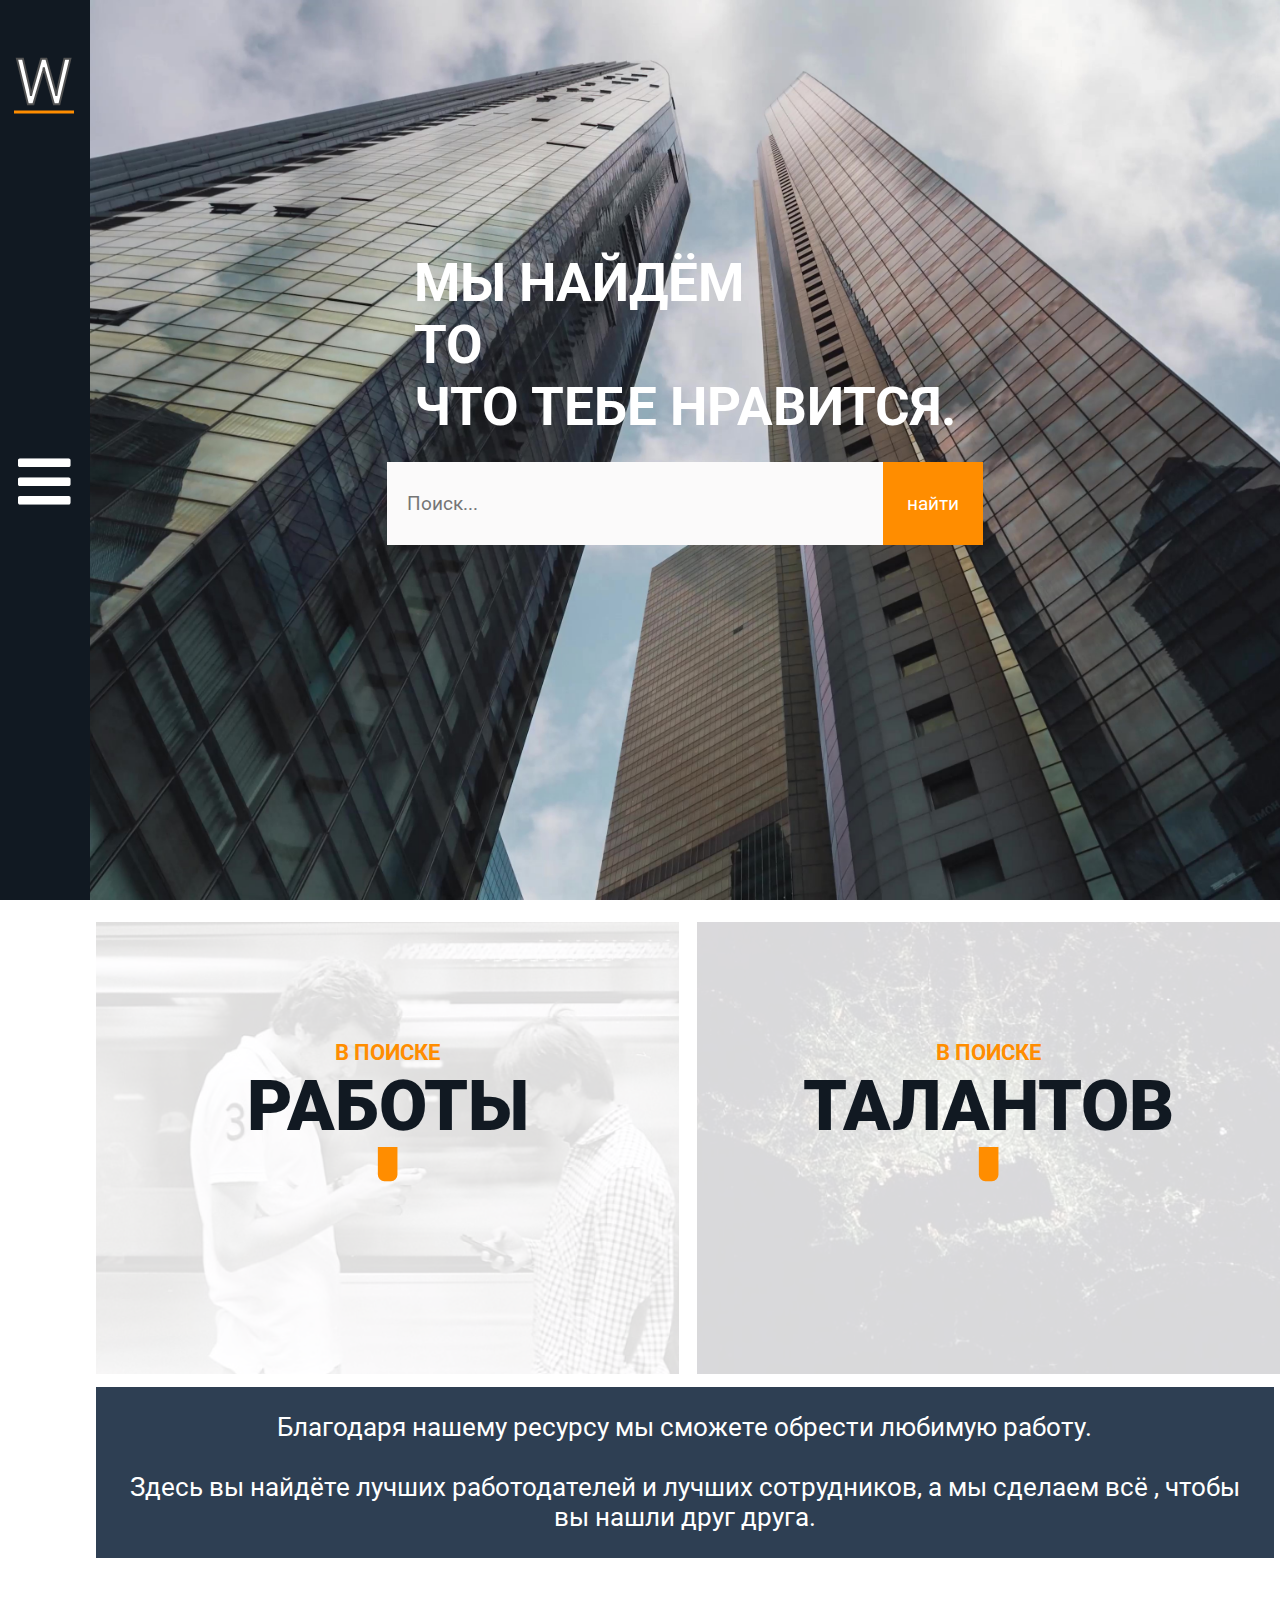
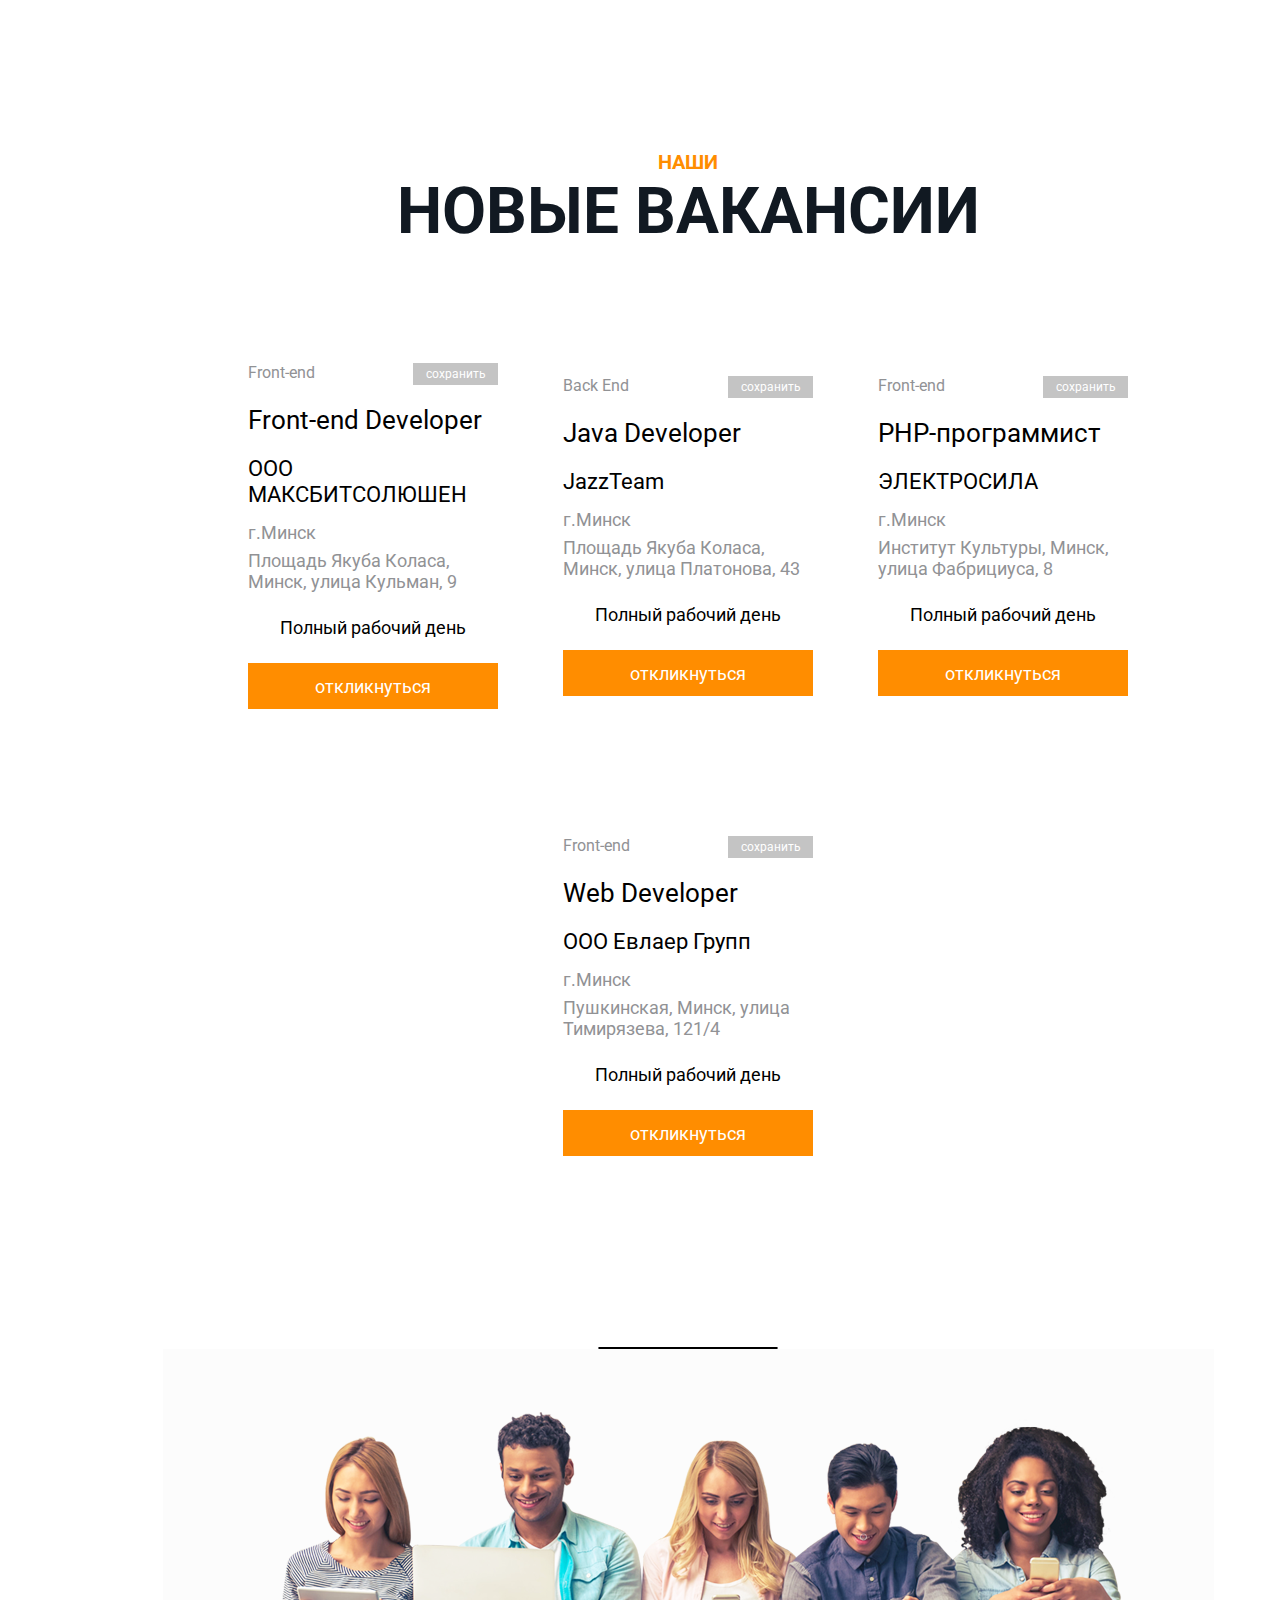
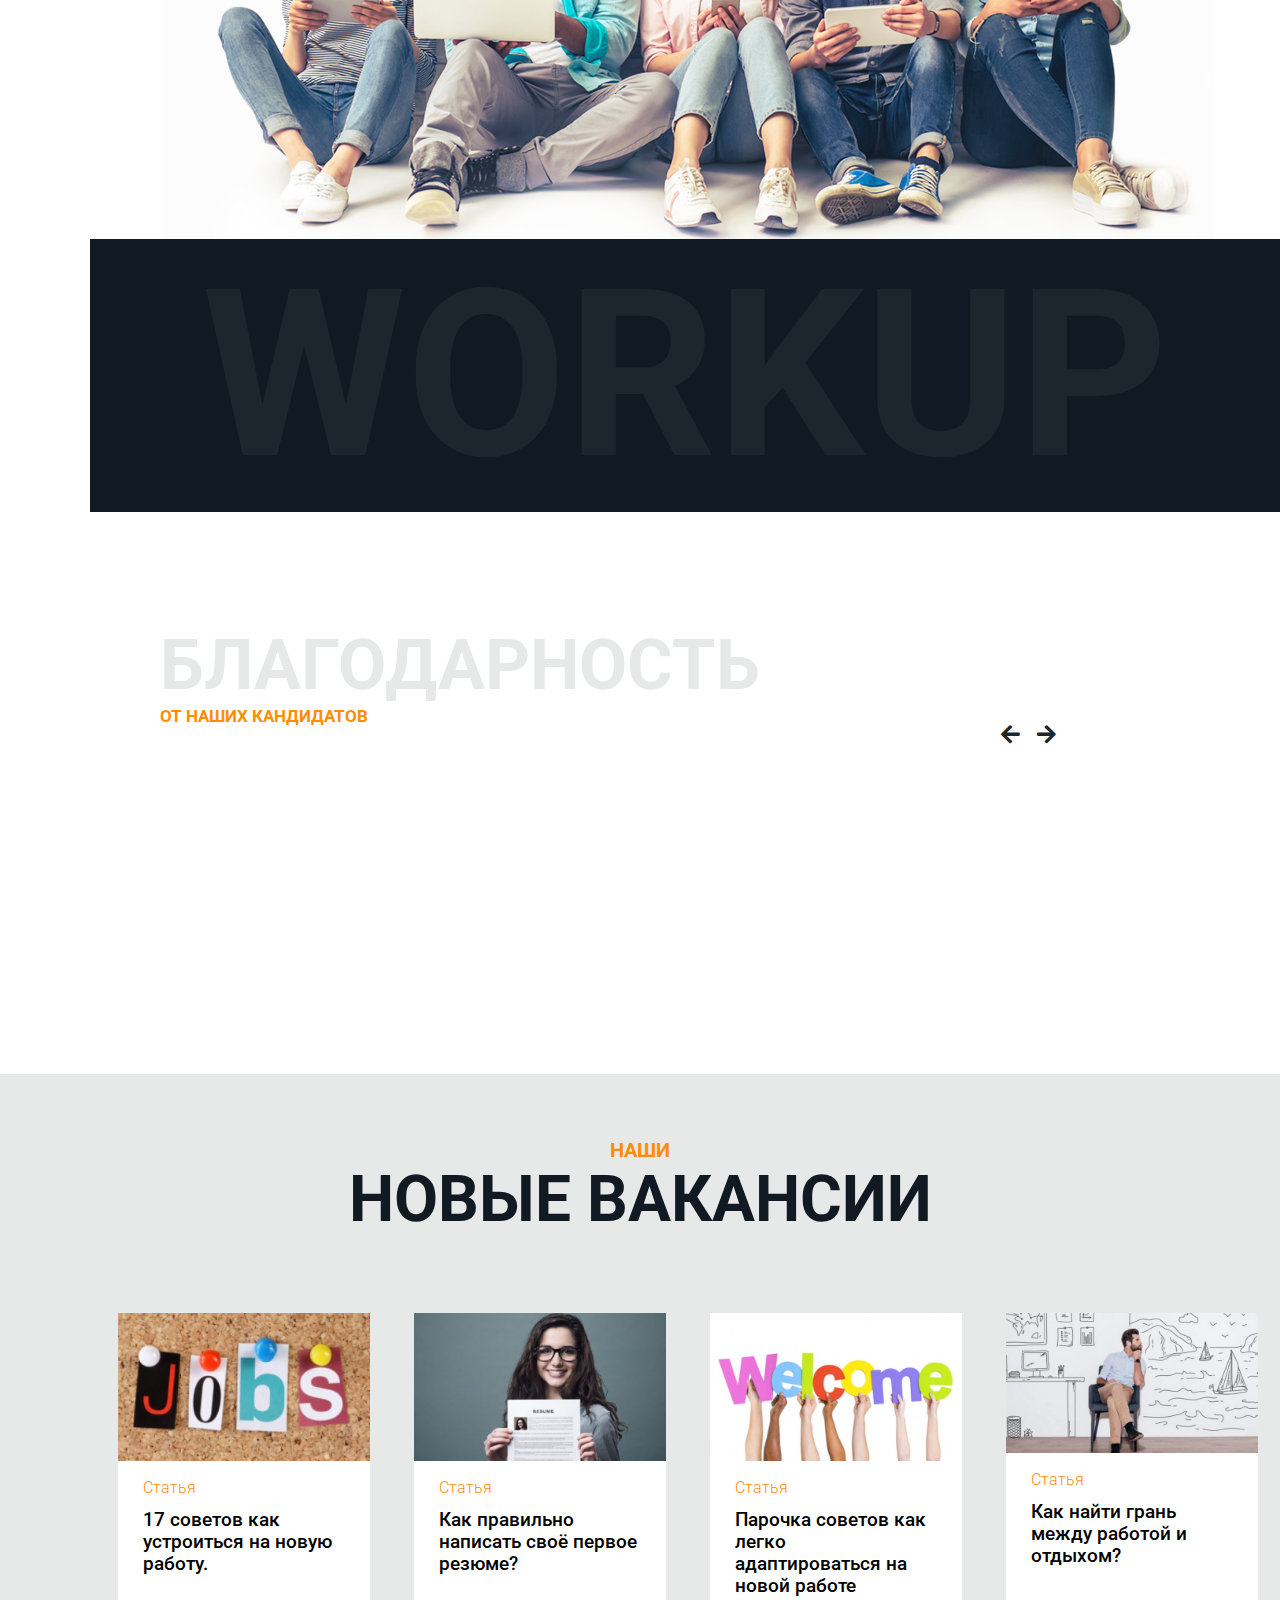
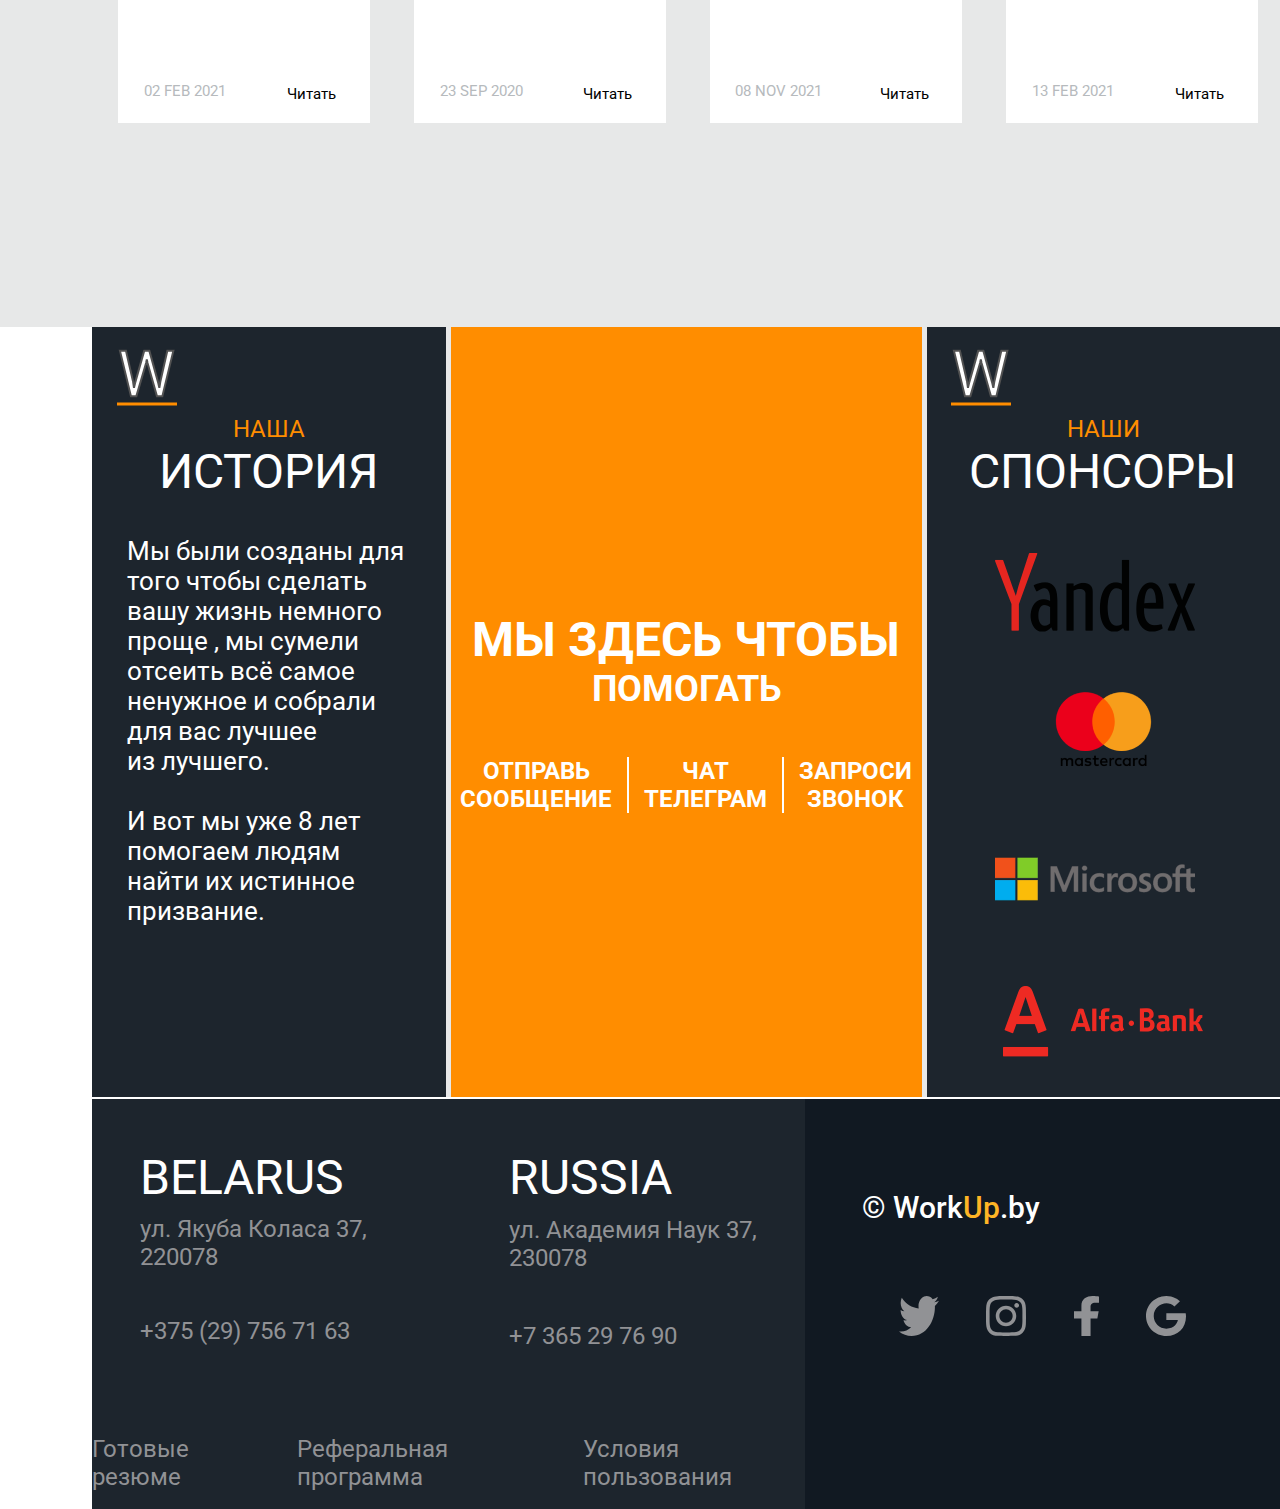
==== commit aa456942: "v0.04" ====
--- a/index.html
+++ b/index.html
@@ -8,6 +8,182 @@
     <link rel="stylesheet" href="fontawesome/css/all.css">
 </head>
 <body>
+    <!-- burger -->
+
+    <div class="burger burger-open">
+        <div class="burger__block-cancel">
+            <img class="burger-cancle" width="50px" src="img/cancel.svg">
+        </div>
+        <div class="burger__block-menu"> 
+            <div class="burger__block-head">
+                <h1>Work<span>Up</span></h1>
+                <h1>обьявления</h1>
+                <h1>создать резюме</h1>
+                <h2>в поиске сотрудников</h2>
+                <h2>наша история</h2>
+                <h2>наши новости</h2>
+                <h2>связаться с нами</h2>
+            </div>
+            <div class="login">
+                <h3>авторизоваться</h3>
+                <h3>регистрация</h3>
+            </div>
+            <div class="footer-text">
+                <h4>Реферальная Программа</h4>
+                <h4>Условия пользования</h4>
+                <h4>Готовые Резюме</h4>
+            </div>
+        </div>
+        <div class="burger__block-news">
+
+            <div class="burger__block-article">
+                <div class="burger__block-image">
+                        <img src="img/burger1.png" alt="resume" title="resume">
+                </div>
+                    <div class="burger__header">
+                        <h2>Статья</h2>
+                    </div>
+                    <div class="burger__block-middle">
+                        <h1>как правильно написать своё первое резюме?</h1>
+                    </div>
+                    <div class="burger__block-date">
+                        <h2>23 sep 2020</h2>
+                        <h2>Читать</h2>
+                    </div>
+            </div>
+
+            <div class="burger__block-article">
+                <div class="burger__block-image">
+                        <img src="img/burger2.png" alt="job" title="job">
+                </div>
+                    <div class="burger__header">
+                        <h2>Статья</h2>
+                    </div>
+                    <div class="burger__block-middle">
+                        <h1>17 советов как устроиться на новую работу.</h1>
+                    </div>
+                    <div class="burger__block-date">
+                        <h2> 02 feb 2021</h2>
+                        <h2>Читать</h2>
+                    </div>
+            </div>
+
+            <div class="burger__block-article">
+                <div class="burger__block-image">
+                        <img src="img/burger3.jpg" alt="welcome" title="welcome">
+                </div>
+                    <div class="burger__header">
+                        <h2>Статья</h2>
+                    </div>
+                    <div class="burger__block-middle">
+                        <h1>Парочка советов как легко адаптироваться на новой работе </h1>
+                    </div>
+                    <div class="burger__block-date">
+                        <h2>08 nov 2021</h2>
+                        <h2>Читать</h2>
+                    </div>
+            </div>
+
+            <div class="burger__block-article">
+                <div class="burger__block-image">
+                        <img src="img/burger5.jpg" alt="work" title="work">
+                </div>
+                    <div class="burger__header">
+                        <h2>Статья</h2>
+                    </div>
+                    <div class="burger__block-middle">
+                        <h1>Как найти грань между работой и отдыхом?</h1>
+                    </div>
+                    <div class="burger__block-date">
+                        <h2>13 feb 2021</h2>
+                        <h2>Читать</h2>
+                    </div>
+            </div>
+        </div>
+
+    </div> 
+
+    <!-- menu-work-open -->
+    <div class="burger work-open">
+        <div class="burger__block-cancel scroll-cancle">
+            <img class="burger-cancle cancle" width="50px" src="img/cancel.svg">
+        </div>
+        <div class="burger__block-menu"> 
+            <div class="burger__block-head work__menu">
+                <h1>Front-end Developer</h1>
+                <h1>ООО МАКСБИТСОЛЮШЕН</h1>
+                <div class="geolocation">
+                    <h2>г.Минск</h2>
+                    <h2>Площадь Якуба Коласа, Минск, улица Кульман, 9
+                    </h2>
+                </div>
+            </div>
+            <div class="login work-time">
+                <h3>Полный рабочий день</h3>
+            </div>
+            <div class="footer-text">
+                <h4>Реферальная Программа</h4>
+                <h4>Условия пользования</h4>
+                <h4>Готовые Резюме</h4>
+            </div>
+        </div>
+        <div class="work-info">
+            <div class="about-company">
+                <h1>о компании:</h1>
+                <p>Мы - международная продуктовая IT- компания, специализирующаяся на создании развлекательных онлайн-проектов. Успешная практика разработки высоконагруженных платформ позволяет нам реализовывать современные продуктовые решения.
+                    Мы любим наших сотрудников и клиентов, ценим профессионализм, качество, безопасность и комфорт. Мы постоянно совершенствуемся, фокусируясь на создании максимально позитивного пользовательского опыта.</p>
+            </div>
+
+            <div class="about-vakansy">
+                <h1>о вакансии:</h1>
+                <ul>
+                    <li>разработкой пользовательских интерфейсов;</li>
+                    <li>разработкой компонентов Vue.js;</li>
+                    <li>интеграцией с Back-end;</li>
+                    <li>взаимодействием с менеджерами, дизайнером, back-end разработчиками;</li>
+                    <li>контролем качества кода, code-review, написанием тестов;</li>
+                    <li>поддержанием клиентских и внутренних проектов компании.</li>
+                </ul>
+            </div>
+
+            <div class="requirements">
+                <h1>требования:</h1>
+                <ul>
+                    <li>прекрасное знание JavaScript (es5/es6/es7: классы, импорты декораторы, arrow-функции, генераторы, промисы);</li>
+                    <li>опыт работы с Git, продуктами Atlassian (Jira);</li>
+                    <li>уверенные знания HTML5 и CSS3;</li>
+                    <li>навык написания unit-тестов.</li>
+                </ul>
+            </div>
+
+            <div class="advantage">
+                <h1>будет преимуществом:</h1>
+                <ul>
+                    <li>наличие open-source проектов (присылайте проекты или профили на GitHub);</li>
+                    <li>умение писать красивый, эффективный и поддерживаемый код в соответствии со style guide;</li>
+                    <li>умение верстать отзывчивые и адаптивные интерфейсы;</li>
+                    <li>опыт использования TypeScript;</li>
+                    <li>использование Mustache;</li>
+                    <li>опыт разработки с мобильными версиями (PWA).</li>
+                </ul>
+            </div>
+    
+            <div class="offer">
+                <h1>мы предлагаем:</h1>
+                <ul>
+                    <li>работу в молодом и дружном коллективе;</li>
+                    <li>безграничные возможности для профессионального роста и самореализации;</li>
+                    <li>комфортное рабочее место в современном офисе с террасой в центральной части города;</li>
+                    <li>оборудованную кухню с кофе, орехами, свежими фруктами и прочими вкусняшками;</li>
+                    <li>курсы английского языка;</li>
+                    <li>бесплатную парковку рядом с офисом;</li>
+                    <li>3 sick days;</li>
+                    <li>интересные корпоративные мероприятия.</li>
+                </ul>
+            </div>
+        </div>
+    </div> 
+    <!--  -->
     <div class="header">
         <div class="header__block"></div>
             <div class="header__block-scroll">
@@ -82,7 +258,7 @@
             
         </div>
     </div>
-    <div class="block__choice-description">
+    <div class="block__choice-description-under">
         <div class="mobile__choice">
             <p>Благодаря нашему ресурсу мы&nbsp;сможете обрести любимую работу.</p><br />
             <p>Здесь вы&nbsp;найдёте лучших работодателей и&nbsp;лучших сотрудников, а&nbsp;мы&nbsp;сделаем всё , чтобы вы&nbsp;нашли друг друга.</p>
@@ -105,15 +281,39 @@
                             </div>
                             <div class="block__vakancy-center">
                                 <h2>Front-end Developer</h2>
-                                <h4>Вебернетик</h4>
+                                <h4>ООО МАКСБИТСОЛЮШЕН</h4>
                                 <p class="location">г.Минск</p>
                                 <p class="location">Площадь Якуба Коласа, Минск, улица Кульман, 9</p>
                                 <h5>Полный рабочий день</h5>
                             </div>
-                            <div class="block__vakancy-button ">
+                            <div class="block__vakancy-button first-vakansy">
                                 <p>откликнуться</p>
                             </div>
                         </div>
+                </div>
+
+                <div class="job__vacancys-outside">
+                    <div class="job__vacancys-inside">
+                        <div class="block__vacancy">
+                            <div class="block__vacancy-header">
+                                <p>Back End</p>
+                                <div class="block__save">
+                                    <p>сохранить</p>
+                                </div>
+                            </div>
+                            <div class="block__vakancy-center">
+                                <h2>Java Developer </h2>
+                                <h4>JazzTeam</h4>
+                                <p class="location">г.Минск</p>
+                                <p class="location">Площадь Якуба Коласа, Минск, улица Платонова, 43
+                                </p>
+                                <h5>Полный рабочий день</h5>
+                            </div>
+                            <div class="block__vakancy-button">
+                                <p>откликнуться</p>
+                            </div>
+                        </div>
+                    </div>
                 </div>
 
                 <div class="job__vacancys-outside">
@@ -126,10 +326,10 @@
                                 </div>
                             </div>
                             <div class="block__vakancy-center">
-                                <h2>Front-end Developer</h2>
-                                <h4>Вебернетик</h4>
+                                <h2>PHP-программист</h2>
+                                <h4>ЭЛЕКТРОСИЛА</h4>
                                 <p class="location">г.Минск</p>
-                                <p class="location">Площадь Якуба Коласа, Минск, улица Кульман, 9</p>
+                                <p class="location">Институт Культуры, Минск, улица Фабрициуса, 8</p>
                                 <h5>Полный рабочий день</h5>
                             </div>
                             <div class="block__vakancy-button">
@@ -149,33 +349,11 @@
                                 </div>
                             </div>
                             <div class="block__vakancy-center">
-                                <h2>Front-end Developer</h2>
-                                <h4>Вебернетик</h4>
+                                <h2>Web Developer</h2>
+                                <h4>ООО Евлаер Групп</h4>
                                 <p class="location">г.Минск</p>
-                                <p class="location">Площадь Якуба Коласа, Минск, улица Кульман, 9</p>
-                                <h5>Полный рабочий день</h5>
-                            </div>
-                            <div class="block__vakancy-button">
-                                <p>откликнуться</p>
-                            </div>
-                        </div>
-                    </div>
-                </div>
-
-                <div class="job__vacancys-outside">
-                    <div class="job__vacancys-inside">
-                        <div class="block__vacancy">
-                            <div class="block__vacancy-header">
-                                <p>Front-end</p>
-                                <div class="block__save">
-                                    <p>сохранить</p>
-                                </div>
-                            </div>
-                            <div class="block__vakancy-center">
-                                <h2>Front-end Developer</h2>
-                                <h4>Вебернетик</h4>
-                                <p class="location">г.Минск</p>
-                                <p class="location">Площадь Якуба Коласа, Минск, улица Кульман, 9</p>
+                                <p class="location">Пушкинская, Минск, улица Тимирязева, 121/4
+                                </p>
                                 <h5>Полный рабочий день</h5>
                             </div>
                             <div class="block__vakancy-button">
--- a/stylesheet.css
+++ b/stylesheet.css
@@ -1,15 +1,25 @@
 @import url('https://fonts.googleapis.com/css2?family=Roboto:wght@300;400;500;700;900&display=swap');
 @import url('media.css');
+@import url('menu.css');
 *{
     margin: 0;
 }
+:root {
+    --main-light: #111922;
+    --main-dark: #1D252D;
+    --orange: #FF8D00;
+    --text-dark: #919295;
+    --text-light: #fff;
+    --text-ld : #C4C4C4;
+
+}
 /* scroll */
 .arrow {
-    font-size:50px ;
+    font-size: 50px;
     left: 2%;
     bottom: 0px;
     position: fixed;
-    color: #ffffff;
+    color: var(--text-light);
     cursor: pointer;
     transition: 0.3s;
     transform: translateY(-50px); 
@@ -38,7 +48,7 @@
 .header__block-scroll {
     width: 7%;
     height: 100%;
-    background-color: #111922;
+    background-color: var(--main-light);
     display: flex;
     flex-direction: column;
     justify-content: space-around;
@@ -63,7 +73,7 @@
     align-items: flex-start;
 }
 .header-logo {
-    color: white;
+    color: var(--text-light);
     font-size: 60px;
     transition: 0.3s;
     cursor: pointer;
@@ -76,7 +86,7 @@
 
 .header__mobile-scroll {
     display: none;
-    background-color: #111922;
+    background-color: var(--main-light);
     position: fixed;
     width: 100vw;
     z-index: 15;
@@ -89,7 +99,7 @@
     align-items: center;
 }
 .header-logo-mobile {
-    color: white;
+    color: var(--text-light);
     font-size: calc(20px + 40 * (100vw / 1920));
     cursor: pointer;
 }
@@ -141,9 +151,9 @@
     z-index: 10;
     font-family: Roboto, sans-serif;
     font-weight: 700;
-    font-size: 75px;
-    text-transform: uppercase;
-    color: white;
+    font-size: 90px;
+    text-transform: uppercase;
+    color: var(--text-light);;
 }
 .header__text {
     display: flex;
@@ -161,7 +171,7 @@
     z-index: 1;
 }
 .search__input {
-    width: 30%;
+    width: 40%;
     height: 20.5%;
     background: #FBFAFA;
     font-family: Roboto, sans-serif;
@@ -176,11 +186,11 @@
 .header__search-button {
     height: 20.5%;
     padding: 0 2% 0 2%;
-    background: #FF8D00;
+    background: var(--orange);;
     font-family: Roboto, sans-serif;
     font-weight: 400;
     font-size: 36px;
-    color: #FFFFFF;
+    color: var(--text-light);;
     display: flex;
     justify-content: center;
     align-items: center;
@@ -216,7 +226,7 @@
     display: flex;
     opacity: 1;
     transition: 0.4s;
-    color: white;
+    color: var(--text-light);
 }
 .block__choice-job img {
     opacity: 0.15;
@@ -233,7 +243,7 @@
 }
 .arrow-right {
     font-size: 134px;
-    color: #FF8D00;
+    color: var(--orange);
     display: none;
     animation-name: arrow;
     animation-duration: .15s;
@@ -253,7 +263,7 @@
 }
 .fa-plus {
     font-size: 134px;
-    color: #FF8D00;
+    color: var(--orange);
     animation-name: plus;
     animation-duration: .15s;
     animation-timing-function: linear;
@@ -274,14 +284,14 @@
     font-family: Roboto, sans-serif;
     font-weight: 700;
     font-size: 18px;
-    color: #FF8D00;
+    color: var(--orange);
     text-transform: uppercase;
 }
 .block__choice-job h1 {
     font-family: Roboto, sans-serif;
     font-weight: 900;
     font-size: 100px;
-    color: #111922;
+    color: var(--main-light);
     text-transform: uppercase;
     transition: 0.4s;
 }
@@ -289,7 +299,7 @@
     font-family: Roboto, sans-serif;
     font-weight: 400;
     font-size: 30px;
-    color: #FFFFFF;
+    color: var(--text-dark);
 }
 .block__choice-description {
     padding: 3.45% 2% 7.5% 2%;
@@ -300,7 +310,7 @@
     font-family: Roboto, sans-serif;
     font-weight: 400;
     font-size: 26px;
-    color: #FFFFFF;
+    color: var(--text-light);
 }
 /* mobile */
 
@@ -310,7 +320,12 @@
     flex-direction: column;
     text-align: center;
 }
-.block__choice-description:nth-child(3) {
+.block__choice-description-under {
+    background: #2E3F53;
+    font-family: Roboto, sans-serif;
+    font-weight: 400;
+    font-size: 26px;
+    color: var(--text-light);
     padding: 2%;
     margin: 1%  0  0 7.5%;
     width: 88%;
@@ -339,14 +354,14 @@
     font-family: Roboto, sans-serif;
     font-weight: 700;
     font-size: 20px;
-    color: #FF8D00; 
+    color: var(--orange); 
     text-transform: uppercase;
 }
 .job__header-text h1 {
     font-family: Roboto, sans-serif;
     font-weight: 700;
     font-size: 64px;
-    color: #111922; 
+    color: var(--main-light); 
     text-transform: uppercase;
 }
 /* card vakancy */
@@ -378,7 +393,7 @@
     font-family: Roboto, sans-serif;
     font-weight: 400;
     font-size: 18px;
-    color: #919295;
+    color: var(--text-dark);
 }
 .block__save {
     display: flex;
@@ -390,14 +405,14 @@
     transition: .3s;
 }
 .block__save:hover {
-    background: #111922;
+    background: var(--main-light);
     transition: .3s;
 }
 .block__save p {
     font-family: Roboto;
     font-weight:400;
     font-size: 14px;
-    color: #ffffff;
+    color: var(--text-light);
 }
 .block__vakancy-center {
     margin-top: 8%;
@@ -410,7 +425,7 @@
     cursor: pointer;
 }
 .block__vakancy-center h2:hover {
-    color: #FF8D00;
+    color: var(--orange);
     transition: .3s;
 }
 .block__vakancy-center h4 {
@@ -424,7 +439,7 @@
     font-family: Roboto, sans-serif;
     font-weight: 400;
     font-size: 20px;
-    color: #919295;
+    color: var(--text-dark);
 }
 .block__vakancy-center p:nth-child(4) {
     padding-top: 3%;
@@ -441,7 +456,7 @@
     margin-top: 10%;
     margin-bottom: 14%;
     padding: 5% 25%;
-    background: #FF8D00;
+    background: var(--orange);
     display: flex;
     justify-content: center;
     align-items: center;
@@ -456,7 +471,7 @@
     font-family: Roboto, sans-serif;
     font-weight: 400;
     font-size: 20px;
-    color: #FFFFFF;
+    color: var(--text-light);
 }
 /* underline */
 
@@ -486,7 +501,7 @@
 .center__block {
     display: flex;
     justify-content: center;
-    background: #1D252D;
+    background: var(--main-light);
     margin-left: 7%;
 }
 .center__block h1 {
@@ -494,7 +509,7 @@
     font-family: Roboto, sans-serif;
     font-weight: 700;
     font-size: 350px;
-    color: #111922;
+    color: var(--main-dark);
 }
 /* recom */
 
@@ -521,11 +536,11 @@
     font-family: Roboto, sans-serif;
     font-weight: 700;
     font-size: 24px;
-    color: #FF8D00;
+    color: var(--orange);
     text-transform: uppercase;
 }
 .review__switch {
-    color: #1D252D;
+    color: var(--main-dark);
     padding: 1% 20% 5% 0;
     font-size: 30px;
 }
@@ -554,7 +569,17 @@
     font-family: Roboto, sans-serif;
     font-weight: 300;
     font-size: 36px;
-    color: #919295;
+    color: var(--text-dark);
+    animation-name: review;
+    animation-duration: .7s;
+    animation-timing-function: linear;
+    animation-fill-mode: forwards;
+    opacity: 0;
+}
+@keyframes review {
+    100% {
+        opacity: 1;
+    }
 }
 /* articles */
 
@@ -587,7 +612,7 @@
     font-family: Roboto, sans-serif;
     font-weight: 300;
     font-size: 20px;
-    color: #FF8D00;
+    color: var(--orange);
     padding-left: 10%;
     padding-top: 5%;
     transition: 0.3s;
@@ -623,8 +648,8 @@
 }
 .article__block span:nth-child(2):hover {
     transition: 0.3s;
-    background: #111922;
-    color: white;
+    background: var(--main-light);
+    color: var(--text-light);
 }
 .article__block-text {
     display: flex;
@@ -645,7 +670,7 @@
     margin-left: 7.2%;
 }
 .help__block-mini {
-background: #1D252D;
+background: var(--main-dark);
 width: 30%;
 }
 .help-logo {
@@ -656,7 +681,7 @@
     font-family: Roboto, sans-serif;
     font-weight: 400;
     font-size: 24px;
-    color: #FF8D00;
+    color: var(--orange);
     text-align: center;
     text-transform: uppercase;
 }
@@ -664,7 +689,7 @@
     font-family: Roboto, sans-serif;
     font-weight: 400;
     font-size: 48px;
-    color: #FFFFFF;
+    color: var(--text-light);
     text-align: center;
     text-transform: uppercase;
 }
@@ -675,7 +700,7 @@
     font-family: Roboto, sans-serif;
     font-weight: 400;
     font-size: 26px;
-    color: #FFFFFF;
+    color: var(--text-light);
 }
 .help__images {
     text-align: center;
@@ -691,7 +716,7 @@
     padding-right: 5%;
 }
 .help__block-main {
-    background: #FF8D00;
+    background: var(--orange);
     width: 40%;
     display: flex;
     align-content: center;
@@ -704,13 +729,13 @@
     font-family: Roboto, sans-serif;
     font-weight: 700;
     font-size: 48px;
-    color: #FFFFFF;
+    color: var(--text-light);
 }
 .help__block-main h2 {
     font-family: Roboto, sans-serif;
     font-weight: 700;
     font-size: 36px;
-    color: #FFFFFF;
+    color: var(--text-light);
 }
 .help__contact {
     padding: 10% 5% 0 5%;
@@ -719,7 +744,7 @@
     font-family: Roboto, sans-serif;
     font-weight: 700;
     font-size: 24px;
-    color: #FFFFFF;
+    color: var(--text-light);
     cursor: pointer;
 }
 .help__contact p {
@@ -745,7 +770,7 @@
 }
 .footer__block-location {
     width: 60%;
-    background: #1D252D;
+    background: var(--main-dark);
     padding-bottom: 1.5%;
 }
 .footer__block {
@@ -766,19 +791,19 @@
     font-family: Roboto, sans-serif;
     font-weight: 400;
     font-size: 48px;
-    color: #FFFFFF;
+    color: var(--text-light);
     text-transform: uppercase;
 }
 .footer-geoloc {
     font-family: Roboto, sans-serif;
     font-weight: 400;
     font-size: 24px;
-    color: #919295;
+    color: var(--text-dark);
     transition: .3s;
 }
 .footer-geoloc:hover {
     transition: .3s;
-    color: #fff;
+    color: var(--text-light);
     /* transform: scale(1.1); */
 }
 .phone {
@@ -806,7 +831,7 @@
     font-family: Roboto, sans-serif;
     font-weight: 500;
     font-size: 30px;
-    color: #ffffff;
+    color: var(--text-light);
     padding-top: 19%;
     padding-left: 12%;
 }
@@ -821,13 +846,13 @@
 svg {
     margin-right: 10%;
     cursor: pointer;
-    fill:  #919295;
+    fill:  var(--text-dark);
     transition: .3s;
     font-size: 30px;
 }
 svg:hover {
     transition: .3s;
-    fill:  #ffffff;
+    fill:  var(--text-light);
     transform: scale(1.2);
 }
 svg:nth-child(1):hover .footer__block-social {
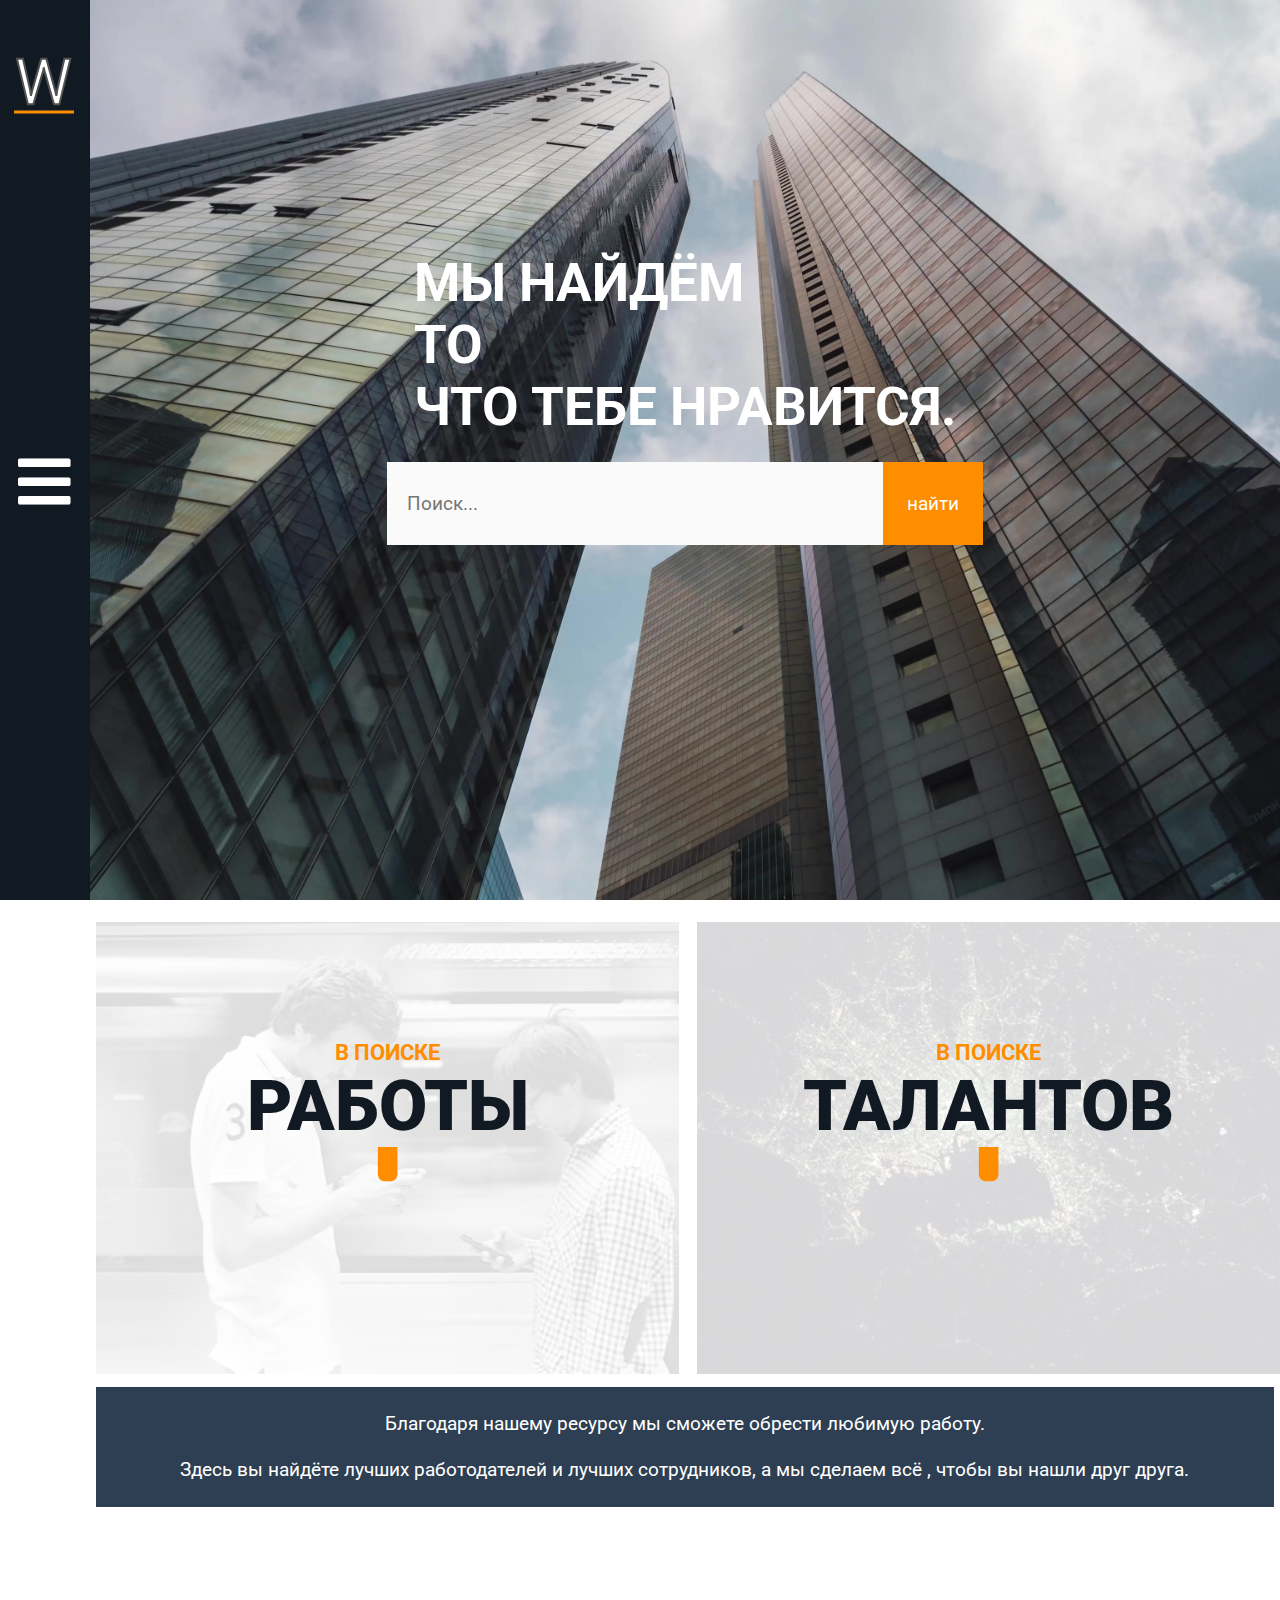
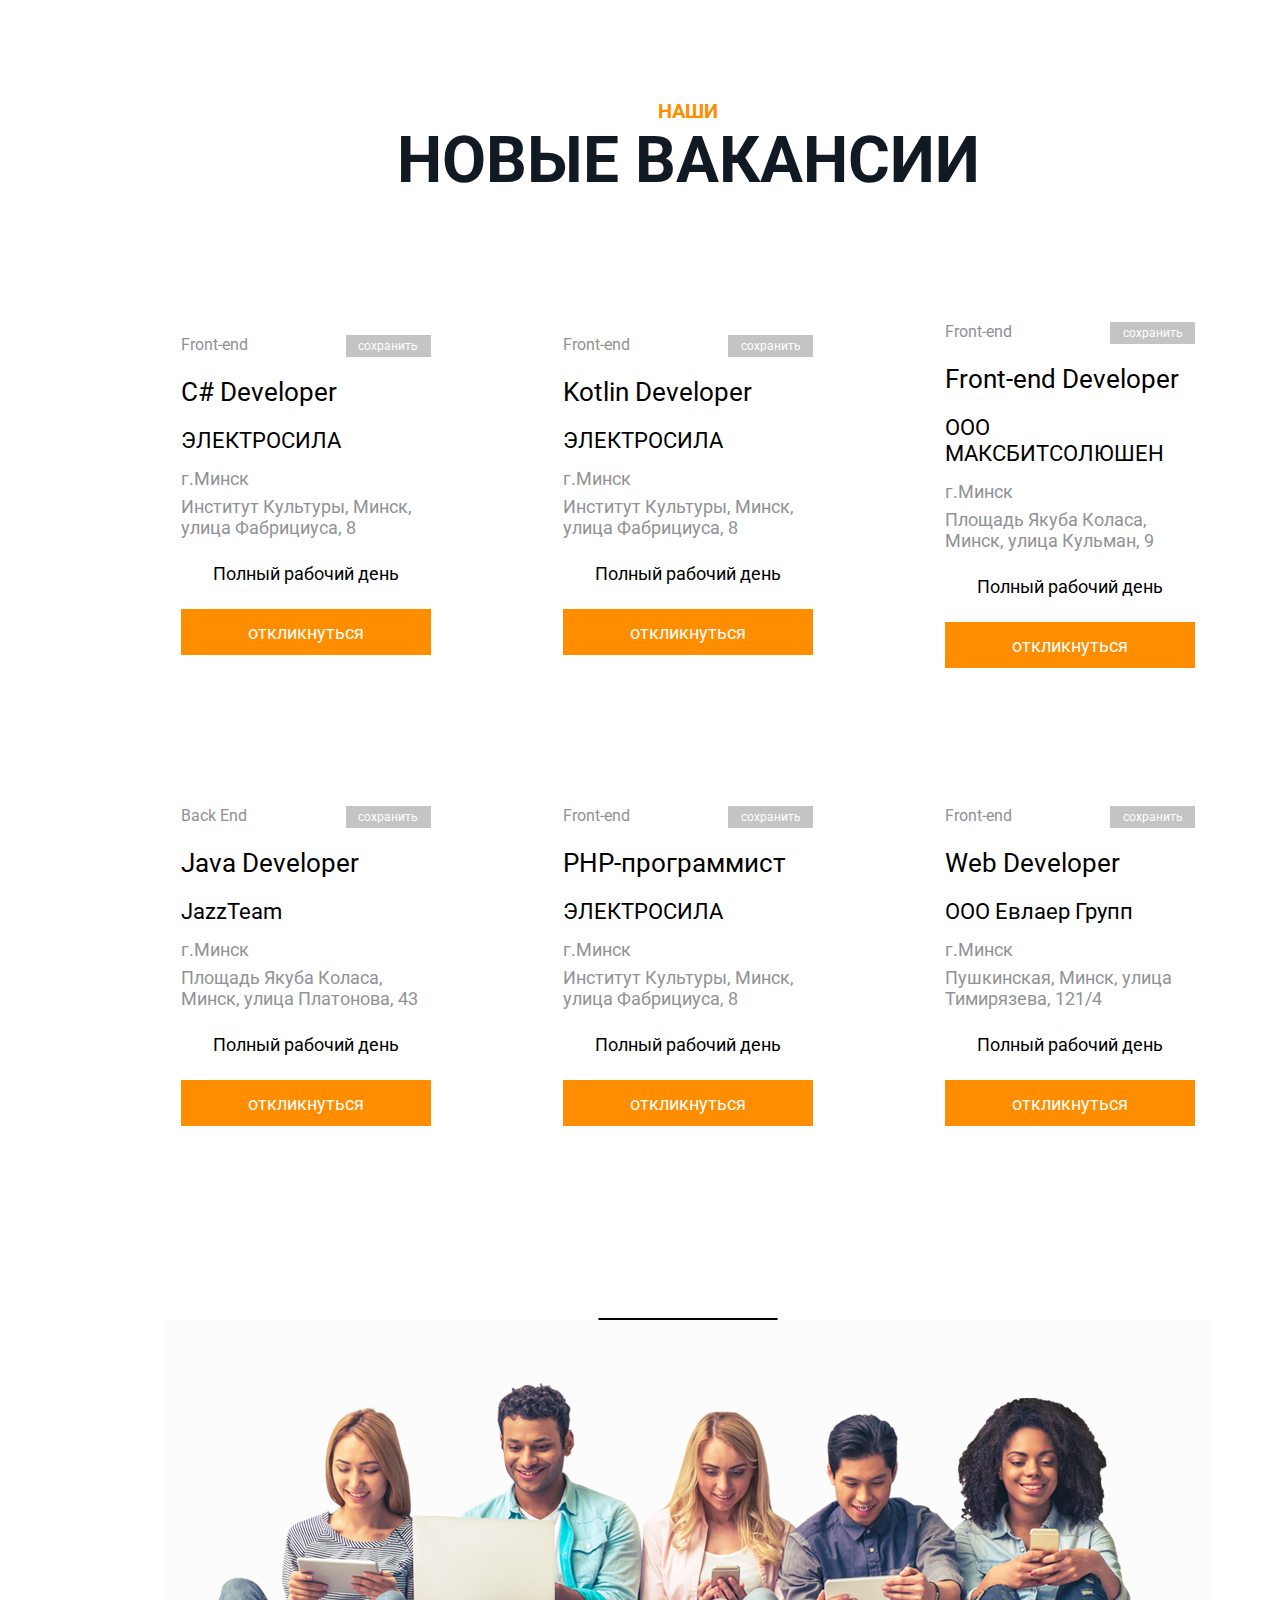
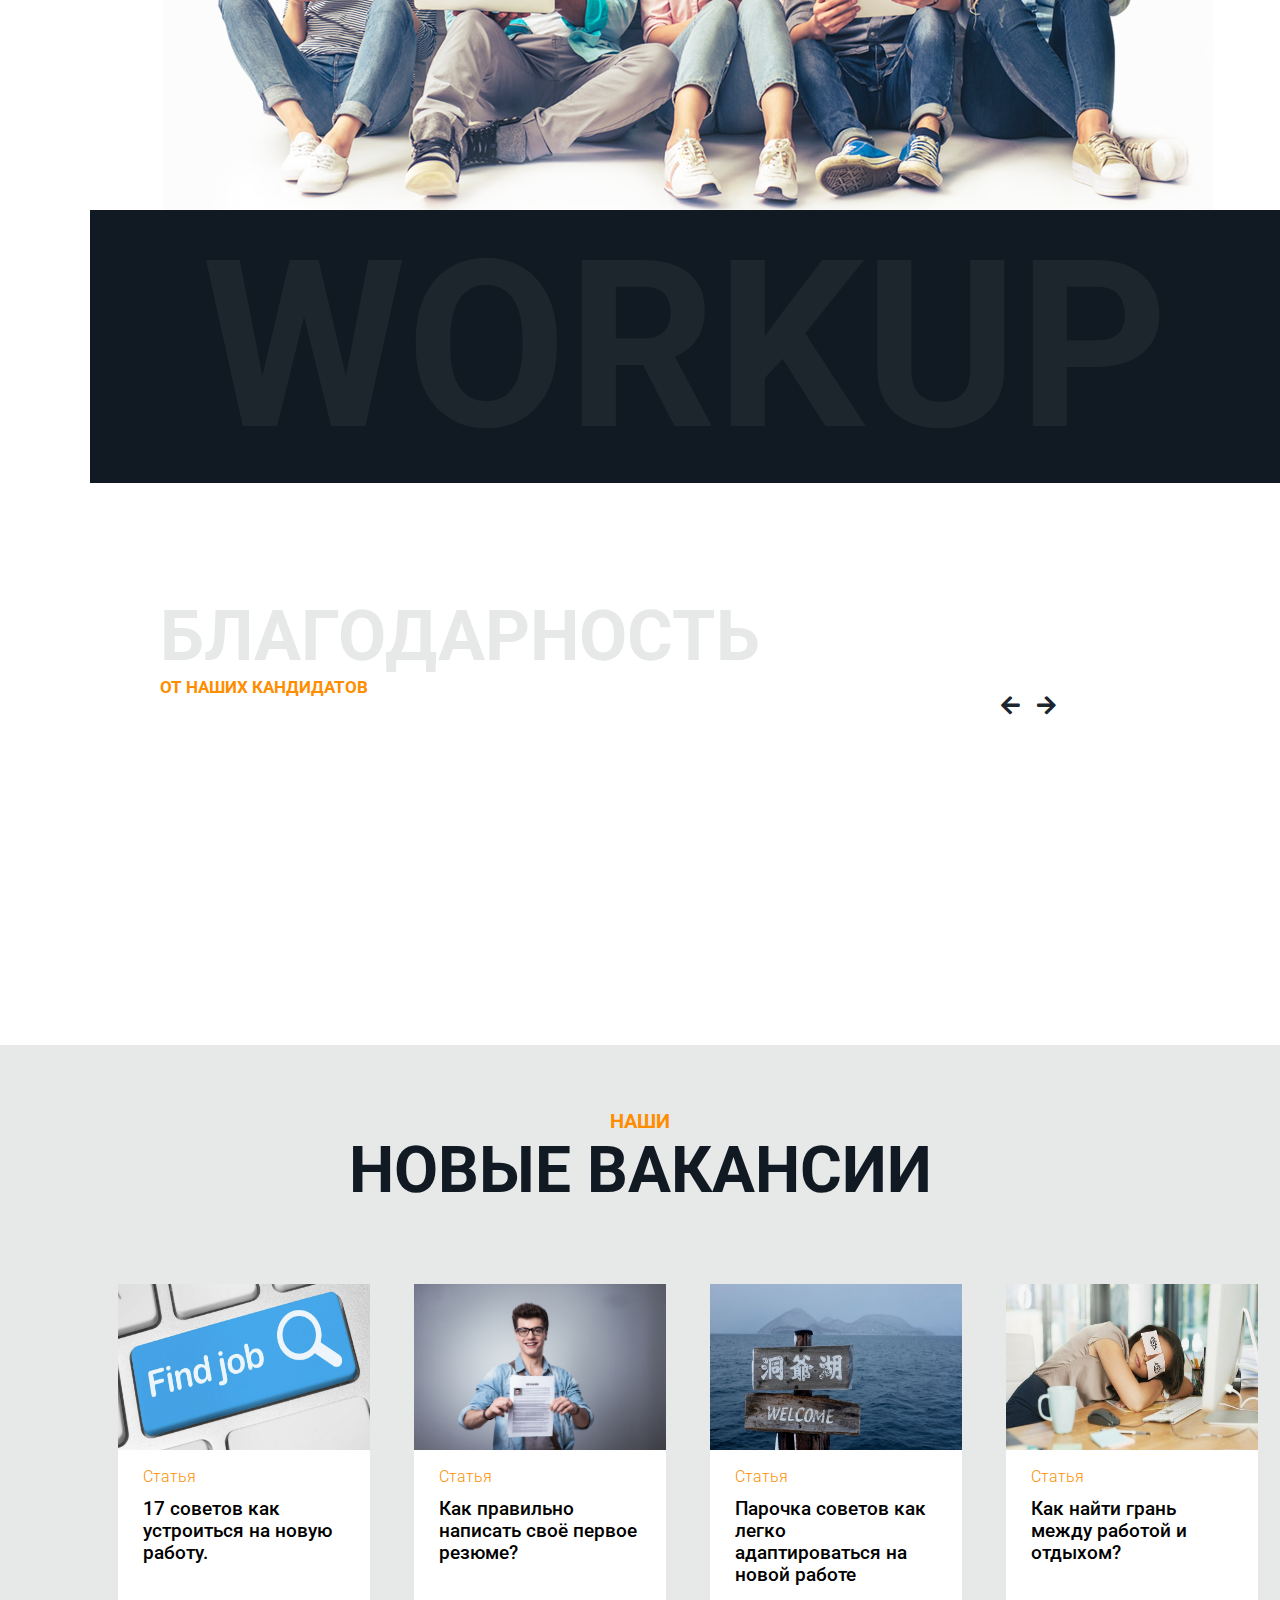
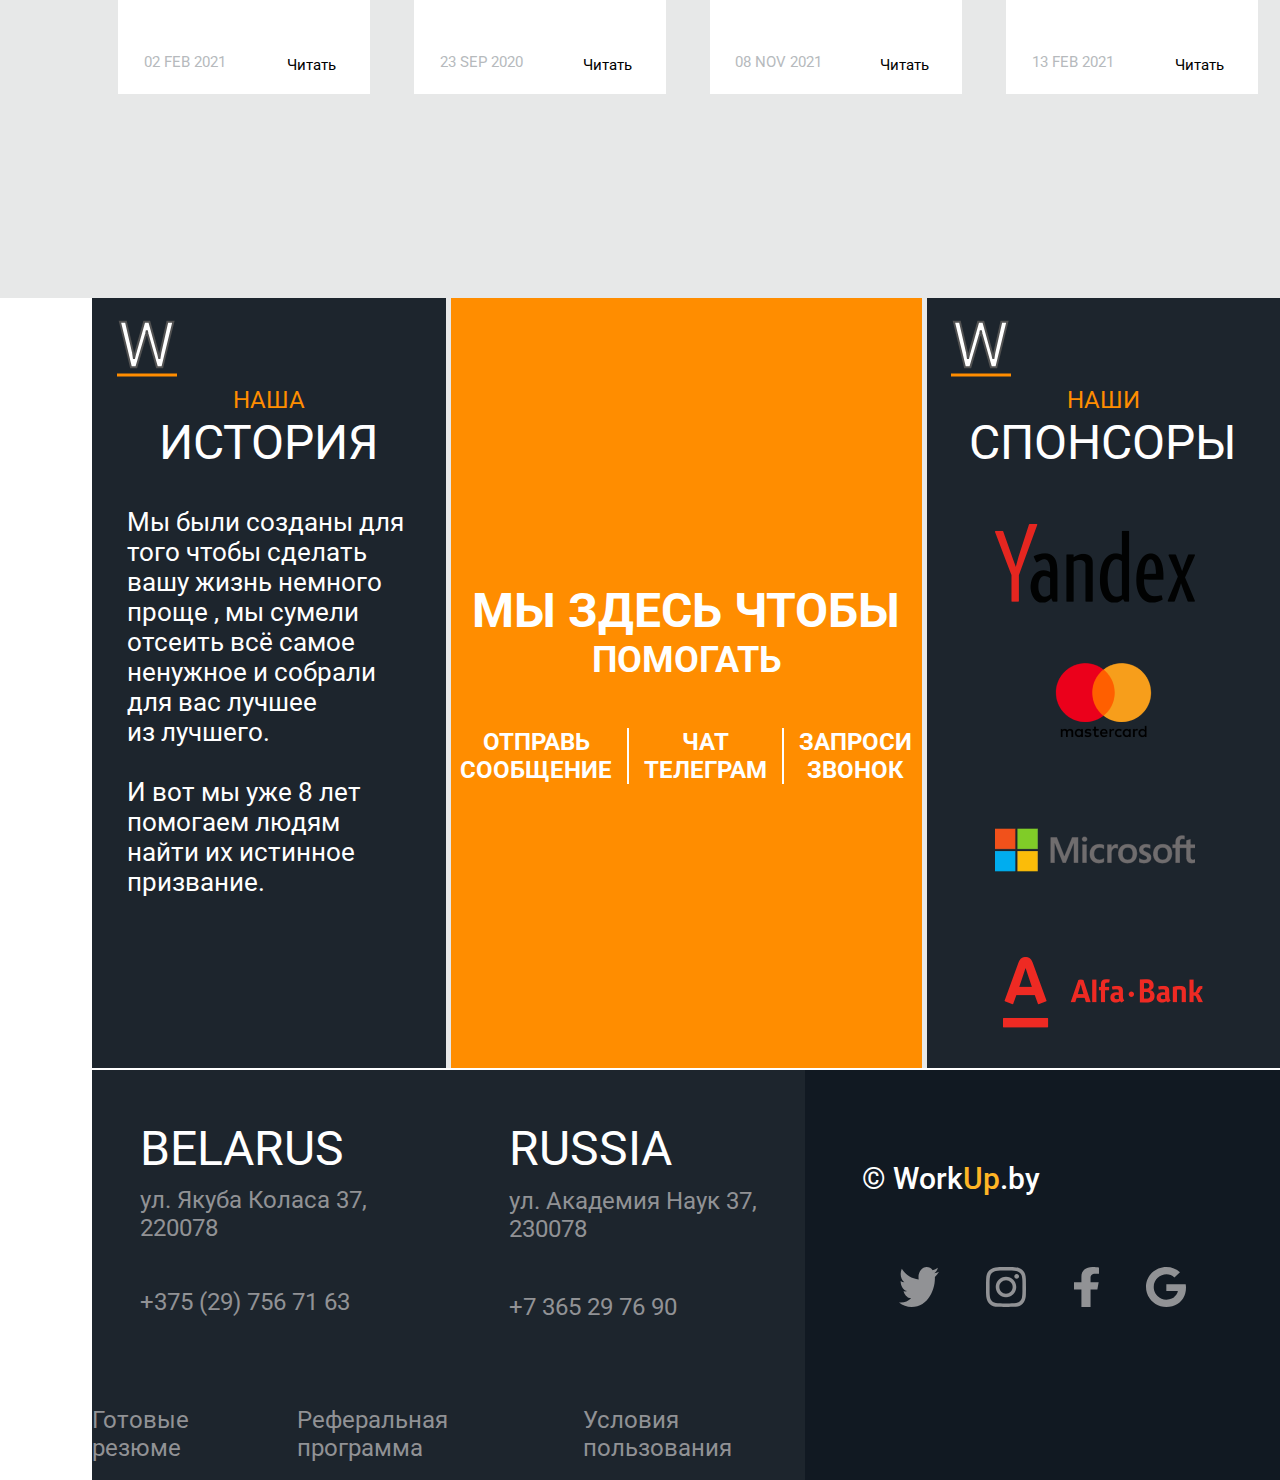
==== commit 8d20231a: "v0.07" ====
--- a/index.html
+++ b/index.html
@@ -38,7 +38,7 @@
 
             <div class="burger__block-article">
                 <div class="burger__block-image">
-                        <img src="img/burger1.png" alt="resume" title="resume">
+                        <img src="img/burger.jpg" alt="resume" title="resume">
                 </div>
                     <div class="burger__header">
                         <h2>Статья</h2>
@@ -48,13 +48,13 @@
                     </div>
                     <div class="burger__block-date">
                         <h2>23 sep 2020</h2>
-                        <h2>Читать</h2>
+                        <h2 class="read" onclick="fClick()">Читать</h2>
                     </div>
             </div>
 
             <div class="burger__block-article">
                 <div class="burger__block-image">
-                        <img src="img/burger2.png" alt="job" title="job">
+                        <img src="img/burger2.jpg" alt="job" title="job">
                 </div>
                     <div class="burger__header">
                         <h2>Статья</h2>
@@ -64,7 +64,7 @@
                     </div>
                     <div class="burger__block-date">
                         <h2> 02 feb 2021</h2>
-                        <h2>Читать</h2>
+                        <h2 class="read-1" onclick="fClick1()">Читать</h2>
                     </div>
             </div>
 
@@ -80,7 +80,7 @@
                     </div>
                     <div class="burger__block-date">
                         <h2>08 nov 2021</h2>
-                        <h2>Читать</h2>
+                        <h2 class="read-2" onclick="fClick2()">Читать</h2>
                     </div>
             </div>
 
@@ -96,7 +96,7 @@
                     </div>
                     <div class="burger__block-date">
                         <h2>13 feb 2021</h2>
-                        <h2>Читать</h2>
+                        <h2 class="read-3" onclick="fClick3()">Читать</h2>
                     </div>
             </div>
         </div>
@@ -180,6 +180,432 @@
                     <li>3 sick days;</li>
                     <li>интересные корпоративные мероприятия.</li>
                 </ul>
+            </div>
+        </div>
+    </div> 
+
+    <div class="burger work-open1">
+        <div class="burger__block-cancel scroll-cancle">
+            <img class="burger-cancle cancle1" width="50px" src="img/cancel.svg">
+        </div>
+        <div class="burger__block-menu"> 
+            <div class="burger__block-head work__menu">
+                <h1>Java Developer </h1>
+                <h1>JazzTeam</h1>
+                <div class="geolocation">
+                    <h2>г.Минск</h2>
+                    <h2>Площадь Якуба Коласа, Минск, улица Платонова, 43</h2>
+                </div>
+            </div>
+            <div class="login work-time">
+                <h3>Полный рабочий день</h3>
+            </div>
+            <div class="footer-text">
+                <h4>Реферальная Программа</h4>
+                <h4>Условия пользования</h4>
+                <h4>Готовые Резюме</h4>
+            </div>
+        </div>
+        <div class="work-info">
+            <div class="about-company">
+                <h1>о компании компании:</h1>
+                <p>Мы - международная продуктовая IT- компания, специализирующаяся на создании развлекательных онлайн-проектов. Успешная практика разработки высоконагруженных платформ позволяет нам реализовывать современные продуктовые решения.
+                    Мы любим наших сотрудников и клиентов, ценим профессионализм, качество, безопасность и комфорт. Мы постоянно совершенствуемся, фокусируясь на создании максимально позитивного пользовательского опыта.</p>
+            </div>
+
+            <div class="about-vakansy">
+                <h1>о вакансии:</h1>
+                <ul>
+                    <li>разработкой пользовательских интерфейсов;</li>
+                    <li>разработкой компонентов Vue.js;</li>
+                    <li>интеграцией с Back-end;</li>
+                    <li>взаимодействием с менеджерами, дизайнером, back-end разработчиками;</li>
+                    <li>контролем качества кода, code-review, написанием тестов;</li>
+                    <li>поддержанием клиентских и внутренних проектов компании.</li>
+                </ul>
+            </div>
+
+            <div class="requirements">
+                <h1>требования:</h1>
+                <ul>
+                    <li>прекрасное знание JavaScript (es5/es6/es7: классы, импорты декораторы, arrow-функции, генераторы, промисы);</li>
+                    <li>опыт работы с Git, продуктами Atlassian (Jira);</li>
+                    <li>уверенные знания HTML5 и CSS3;</li>
+                    <li>навык написания unit-тестов.</li>
+                </ul>
+            </div>
+
+            <div class="advantage">
+                <h1>будет преимуществом:</h1>
+                <ul>
+                    <li>наличие open-source проектов (присылайте проекты или профили на GitHub);</li>
+                    <li>умение писать красивый, эффективный и поддерживаемый код в соответствии со style guide;</li>
+                    <li>умение верстать отзывчивые и адаптивные интерфейсы;</li>
+                    <li>опыт использования TypeScript;</li>
+                    <li>использование Mustache;</li>
+                    <li>опыт разработки с мобильными версиями (PWA).</li>
+                </ul>
+            </div>
+    
+            <div class="offer">
+                <h1>мы предлагаем:</h1>
+                <ul>
+                    <li>работу в молодом и дружном коллективе;</li>
+                    <li>безграничные возможности для профессионального роста и самореализации;</li>
+                    <li>комфортное рабочее место в современном офисе с террасой в центральной части города;</li>
+                    <li>оборудованную кухню с кофе, орехами, свежими фруктами и прочими вкусняшками;</li>
+                    <li>курсы английского языка;</li>
+                    <li>бесплатную парковку рядом с офисом;</li>
+                    <li>3 sick days;</li>
+                    <li>интересные корпоративные мероприятия.</li>
+                </ul>
+            </div>
+        </div>
+    </div> 
+    <div class="burger work-open2">
+        <div class="burger__block-cancel scroll-cancle">
+            <img class="burger-cancle cancle2" width="50px" src="img/cancel.svg">
+        </div>
+        <div class="burger__block-menu"> 
+            <div class="burger__block-head work__menu">
+                <h1>PHP-программист</h1>
+                <h1>ЭЛЕКТРОСИЛА</h1>
+                <div class="geolocation">
+                    <h2>г.Минск</h2>
+                    <h2>Институт Культуры, Минск, улица Фабрициуса, 8</h2>
+                </div>
+            </div>
+            <div class="login work-time">
+                <h3>Полный рабочий день</h3>
+            </div>
+            <div class="footer-text">
+                <h4>Реферальная Программа</h4>
+                <h4>Условия пользования</h4>
+                <h4>Готовые Резюме</h4>
+            </div>
+        </div>
+        <div class="work-info">
+            <div class="about-company">
+                <h1>о компании компании:</h1>
+                <p>Мы - международная продуктовая IT- компания, специализирующаяся на создании развлекательных онлайн-проектов. Успешная практика разработки высоконагруженных платформ позволяет нам реализовывать современные продуктовые решения.
+                    Мы любим наших сотрудников и клиентов, ценим профессионализм, качество, безопасность и комфорт. Мы постоянно совершенствуемся, фокусируясь на создании максимально позитивного пользовательского опыта.</p>
+            </div>
+
+            <div class="about-vakansy">
+                <h1>о вакансии:</h1>
+                <ul>
+                    <li>разработкой пользовательских интерфейсов;</li>
+                    <li>разработкой компонентов Vue.js;</li>
+                    <li>интеграцией с Back-end;</li>
+                    <li>взаимодействием с менеджерами, дизайнером, back-end разработчиками;</li>
+                    <li>контролем качества кода, code-review, написанием тестов;</li>
+                    <li>поддержанием клиентских и внутренних проектов компании.</li>
+                </ul>
+            </div>
+
+            <div class="requirements">
+                <h1>требования:</h1>
+                <ul>
+                    <li>прекрасное знание JavaScript (es5/es6/es7: классы, импорты декораторы, arrow-функции, генераторы, промисы);</li>
+                    <li>опыт работы с Git, продуктами Atlassian (Jira);</li>
+                    <li>уверенные знания HTML5 и CSS3;</li>
+                    <li>навык написания unit-тестов.</li>
+                </ul>
+            </div>
+
+            <div class="advantage">
+                <h1>будет преимуществом:</h1>
+                <ul>
+                    <li>наличие open-source проектов (присылайте проекты или профили на GitHub);</li>
+                    <li>умение писать красивый, эффективный и поддерживаемый код в соответствии со style guide;</li>
+                    <li>умение верстать отзывчивые и адаптивные интерфейсы;</li>
+                    <li>опыт использования TypeScript;</li>
+                    <li>использование Mustache;</li>
+                    <li>опыт разработки с мобильными версиями (PWA).</li>
+                </ul>
+            </div>
+    
+            <div class="offer">
+                <h1>мы предлагаем:</h1>
+                <ul>
+                    <li>работу в молодом и дружном коллективе;</li>
+                    <li>безграничные возможности для профессионального роста и самореализации;</li>
+                    <li>комфортное рабочее место в современном офисе с террасой в центральной части города;</li>
+                    <li>оборудованную кухню с кофе, орехами, свежими фруктами и прочими вкусняшками;</li>
+                    <li>курсы английского языка;</li>
+                    <li>бесплатную парковку рядом с офисом;</li>
+                    <li>3 sick days;</li>
+                    <li>интересные корпоративные мероприятия.</li>
+                </ul>
+            </div>
+        </div>
+    </div> 
+
+    <div class="burger work-open3">
+        <div class="burger__block-cancel scroll-cancle">
+            <img class="burger-cancle cancle3" width="50px" src="img/cancel.svg">
+        </div>
+        <div class="burger__block-menu"> 
+            <div class="burger__block-head work__menu">
+                <h1>Web Developer</h1>
+                <h1>ООО Евлаер Групп</h1>
+                <div class="geolocation">
+                    <h2>г.Минск</h2>
+                    <h2>Пушкинская, Минск, улица Тимирязева, 121/4
+                    </h2>
+                </div>
+            </div>
+            <div class="login work-time">
+                <h3>Полный рабочий день</h3>
+            </div>
+            <div class="footer-text">
+                <h4>Реферальная Программа</h4>
+                <h4>Условия пользования</h4>
+                <h4>Готовые Резюме</h4>
+            </div>
+        </div>
+        <div class="work-info">
+            <div class="about-company">
+                <h1>о компании компании:</h1>
+                <p>Мы - международная продуктовая IT- компания, специализирующаяся на создании развлекательных онлайн-проектов. Успешная практика разработки высоконагруженных платформ позволяет нам реализовывать современные продуктовые решения.
+                    Мы любим наших сотрудников и клиентов, ценим профессионализм, качество, безопасность и комфорт. Мы постоянно совершенствуемся, фокусируясь на создании максимально позитивного пользовательского опыта.</p>
+            </div>
+
+            <div class="about-vakansy">
+                <h1>о вакансии:</h1>
+                <ul>
+                    <li>разработкой пользовательских интерфейсов;</li>
+                    <li>разработкой компонентов Vue.js;</li>
+                    <li>интеграцией с Back-end;</li>
+                    <li>взаимодействием с менеджерами, дизайнером, back-end разработчиками;</li>
+                    <li>контролем качества кода, code-review, написанием тестов;</li>
+                    <li>поддержанием клиентских и внутренних проектов компании.</li>
+                </ul>
+            </div>
+
+            <div class="requirements">
+                <h1>требования:</h1>
+                <ul>
+                    <li>прекрасное знание JavaScript (es5/es6/es7: классы, импорты декораторы, arrow-функции, генераторы, промисы);</li>
+                    <li>опыт работы с Git, продуктами Atlassian (Jira);</li>
+                    <li>уверенные знания HTML5 и CSS3;</li>
+                    <li>навык написания unit-тестов.</li>
+                </ul>
+            </div>
+
+            <div class="advantage">
+                <h1>будет преимуществом:</h1>
+                <ul>
+                    <li>наличие open-source проектов (присылайте проекты или профили на GitHub);</li>
+                    <li>умение писать красивый, эффективный и поддерживаемый код в соответствии со style guide;</li>
+                    <li>умение верстать отзывчивые и адаптивные интерфейсы;</li>
+                    <li>опыт использования TypeScript;</li>
+                    <li>использование Mustache;</li>
+                    <li>опыт разработки с мобильными версиями (PWA).</li>
+                </ul>
+            </div>
+    
+            <div class="offer">
+                <h1>мы предлагаем:</h1>
+                <ul>
+                    <li>работу в молодом и дружном коллективе;</li>
+                    <li>безграничные возможности для профессионального роста и самореализации;</li>
+                    <li>комфортное рабочее место в современном офисе с террасой в центральной части города;</li>
+                    <li>оборудованную кухню с кофе, орехами, свежими фруктами и прочими вкусняшками;</li>
+                    <li>курсы английского языка;</li>
+                    <li>бесплатную парковку рядом с офисом;</li>
+                    <li>3 sick days;</li>
+                    <li>интересные корпоративные мероприятия.</li>
+                </ul>
+            </div>
+        </div>
+    </div> 
+
+<!-- news -->
+    <div class="burger news">
+        <div class="burger__block-cancel scroll-cancle">
+            <img class="burger-cancle exist" width="50px" src="img/cancel.svg">
+        </div>
+        <div class="burger__block-menu"> 
+            <div class="news-menu">
+                <span>Статья</span>
+                <p>02 feb 2021</p>
+            </div>
+            <div class="login news-article">
+                <h3>17 советов как устроиться на новую работу.</h3>
+            </div>
+            <div class="footer-text">
+                <h4>Реферальная Программа</h4>
+                <h4>Условия пользования</h4>
+                <h4>Готовые Резюме</h4>
+            </div>
+        </div>
+        <div class="work-info">
+            <img src="img/burger2.jpg" alt="job">
+            <div class="about-company">
+                <h1>1. Чёткая постановка цели достигается со временем</h1>
+                <p>Чем дольше думаешь и пробуешь ставить цели, тем ярче проявляется цель. Это не особо совет, считайте, что это эпиграф. :)</p>
+            </div>
+
+            <div class="about-vakansy">
+                <h1>2. Выделите направления вашей деятельности</h1>
+                <p>Мне кажется, сейчас более или менее смышлёный молодой человек может работать кем угодно в сфере интернет-профессий при должном старании и желании учиться.</p>
+            </div>
+
+            <div class="requirements">
+                <h1>3. Выберите, в какой компании работать</h1>
+                <p>Не по названию и бренду, а по виду деятельности и отрасли.</p>
+            </div>
+
+            <div class="advantage">
+                <h1>4. Подсчитайте деньги</h1>
+                <p>Попробуйте понять, сколько времени можно выделить на поиски, чтобы не пришлось откладывать ваши финансовые цели. Например, покупку MacBook или тур в Европу. Подсчитайте, сколько примерно тратите в месяц, а потом высчитайте примерное время на поиски работы, чтобы потом не принимать решение под давлением финансовых обстоятельств.</p>
+            </div>
+    
+            <div class="offer">
+                <h1>5. Не уходите в никуда</h1>
+                <p>Это, конечно, романтично, но у меня напряжение (стресс) начало расти после третьей недели поиска.</p>
+            </div>
+        </div>
+    </div> 
+
+    <div class="burger news1">
+        <div class="burger__block-cancel scroll-cancle">
+            <img class="burger-cancle exist1" width="50px" src="img/cancel.svg">
+        </div>
+        <div class="burger__block-menu"> 
+            <div class="news-menu">
+                <span>Статья</span>
+                <p> 23 SEP 2020</p>
+            </div>
+            <div class="login news-article">
+                <h3>Как правильно написать своё первое резюме?</h3>
+            </div>
+            <div class="footer-text">
+                <h4>Реферальная Программа</h4>
+                <h4>Условия пользования</h4>
+                <h4>Готовые Резюме</h4>
+            </div>
+        </div>
+        <div class="work-info">
+            <img src="img/burger.jpg" alt="resume">
+            <div class="about-company">
+                <h1>1. Чёткая постановка цели достигается со временем</h1>
+                <p>Чем дольше думаешь и пробуешь ставить цели, тем ярче проявляется цель. Это не особо совет, считайте, что это эпиграф. :)</p>
+            </div>
+
+            <div class="about-vakansy">
+                <h1>2. Выделите направления вашей деятельности</h1>
+                <p>Мне кажется, сейчас более или менее смышлёный молодой человек может работать кем угодно в сфере интернет-профессий при должном старании и желании учиться.</p>
+            </div>
+
+            <div class="requirements">
+                <h1>3. Выберите, в какой компании работать</h1>
+                <p>Не по названию и бренду, а по виду деятельности и отрасли.</p>
+            </div>
+
+            <div class="advantage">
+                <h1>4. Подсчитайте деньги</h1>
+                <p>Попробуйте понять, сколько времени можно выделить на поиски, чтобы не пришлось откладывать ваши финансовые цели. Например, покупку MacBook или тур в Европу. Подсчитайте, сколько примерно тратите в месяц, а потом высчитайте примерное время на поиски работы, чтобы потом не принимать решение под давлением финансовых обстоятельств.</p>
+            </div>
+    
+            <div class="offer">
+                <h1>5. Не уходите в никуда</h1>
+                <p>Это, конечно, романтично, но у меня напряжение (стресс) начало расти после третьей недели поиска.</p>
+            </div>
+        </div>
+    </div> 
+
+    <div class="burger news2">
+        <div class="burger__block-cancel scroll-cancle">
+            <img class="burger-cancle exist2" width="50px" src="img/cancel.svg">
+        </div>
+        <div class="burger__block-menu"> 
+            <div class="news-menu">
+                <span>Статья</span>
+                <p> 08 NOV 2021</p>
+            </div>
+            <div class="login news-article">
+                <h3>Парочка советов как легко адаптироваться на новой работе </h3>
+            </div>
+            <div class="footer-text">
+                <h4>Реферальная Программа</h4>
+                <h4>Условия пользования</h4>
+                <h4>Готовые Резюме</h4>
+            </div>
+        </div>
+        <div class="work-info">
+            <img src="img/burger3.jpg" alt="welcome to the club buddy">
+            <div class="about-company">
+                <h1>1. Чёткая постановка цели достигается со временем</h1>
+                <p>Чем дольше думаешь и пробуешь ставить цели, тем ярче проявляется цель. Это не особо совет, считайте, что это эпиграф. :)</p>
+            </div>
+
+            <div class="about-vakansy">
+                <h1>2. Выделите направления вашей деятельности</h1>
+                <p>Мне кажется, сейчас более или менее смышлёный молодой человек может работать кем угодно в сфере интернет-профессий при должном старании и желании учиться.</p>
+            </div>
+
+            <div class="requirements">
+                <h1>3. Выберите, в какой компании работать</h1>
+                <p>Не по названию и бренду, а по виду деятельности и отрасли.</p>
+            </div>
+
+            <div class="advantage">
+                <h1>4. Подсчитайте деньги</h1>
+                <p>Попробуйте понять, сколько времени можно выделить на поиски, чтобы не пришлось откладывать ваши финансовые цели. Например, покупку MacBook или тур в Европу. Подсчитайте, сколько примерно тратите в месяц, а потом высчитайте примерное время на поиски работы, чтобы потом не принимать решение под давлением финансовых обстоятельств.</p>
+            </div>
+    
+            <div class="offer">
+                <h1>5. Не уходите в никуда</h1>
+                <p>Это, конечно, романтично, но у меня напряжение (стресс) начало расти после третьей недели поиска.</p>
+            </div>
+        </div>
+    </div> 
+
+    <div class="burger news3">
+        <div class="burger__block-cancel scroll-cancle">
+            <img class="burger-cancle exist3" width="50px" src="img/cancel.svg">
+        </div>
+        <div class="burger__block-menu"> 
+            <div class="news-menu">
+                <span>Статья</span>
+                <p>13 FEB 2021</p>
+            </div>
+            <div class="login news-article">
+                <h3>Как найти грань между работой и отдыхом?</h3>
+            </div>
+            <div class="footer-text">
+                <h4>Реферальная Программа</h4>
+                <h4>Условия пользования</h4>
+                <h4>Готовые Резюме</h4>
+            </div>
+        </div>
+        <div class="work-info">
+            <img src="img/burger5.jpg" alt="work and relaxation">
+            <div class="about-company">
+                <h1>1. Чёткая постановка цели достигается со временем</h1>
+                <p>Чем дольше думаешь и пробуешь ставить цели, тем ярче проявляется цель. Это не особо совет, считайте, что это эпиграф. :)</p>
+            </div>
+
+            <div class="about-vakansy">
+                <h1>2. Выделите направления вашей деятельности</h1>
+                <p>Мне кажется, сейчас более или менее смышлёный молодой человек может работать кем угодно в сфере интернет-профессий при должном старании и желании учиться.</p>
+            </div>
+
+            <div class="requirements">
+                <h1>3. Выберите, в какой компании работать</h1>
+                <p>Не по названию и бренду, а по виду деятельности и отрасли.</p>
+            </div>
+
+            <div class="advantage">
+                <h1>4. Подсчитайте деньги</h1>
+                <p>Попробуйте понять, сколько времени можно выделить на поиски, чтобы не пришлось откладывать ваши финансовые цели. Например, покупку MacBook или тур в Европу. Подсчитайте, сколько примерно тратите в месяц, а потом высчитайте примерное время на поиски работы, чтобы потом не принимать решение под давлением финансовых обстоятельств.</p>
+            </div>
+    
+            <div class="offer">
+                <h1>5. Не уходите в никуда</h1>
+                <p>Это, конечно, романтично, но у меня напряжение (стресс) начало расти после третьей недели поиска.</p>
             </div>
         </div>
     </div> 
@@ -270,7 +696,55 @@
                 <p>наши</p>
                 <h1>новые вакансии</h1>
             </div>
+            
             <div class="job__vacancys">
+
+                <div class="job__vacancys-outside article-1">
+                    <div class="job__vacancys-inside">
+                        <div class="block__vacancy">
+                            <div class="block__vacancy-header">
+                                <p>Front-end</p>
+                                <div class="block__save">
+                                    <p>сохранить</p>
+                                </div>
+                            </div>
+                            <div class="block__vakancy-center">
+                                <h2>C# Developer</h2>
+                                <h4>ЭЛЕКТРОСИЛА</h4>
+                                <p class="location">г.Минск</p>
+                                <p class="location">Институт Культуры, Минск, улица Фабрициуса, 8</p>
+                                <h5>Полный рабочий день</h5>
+                            </div>
+                            <div class="block__vakancy-button third-vacansy">
+                                <p>откликнуться</p>
+                            </div>
+                        </div>
+                    </div>
+                </div>
+
+                <div class="job__vacancys-outside article-2">
+                    <div class="job__vacancys-inside">
+                        <div class="block__vacancy">
+                            <div class="block__vacancy-header">
+                                <p>Front-end</p>
+                                <div class="block__save">
+                                    <p>сохранить</p>
+                                </div>
+                            </div>
+                            <div class="block__vakancy-center">
+                                <h2>Kotlin Developer</h2>
+                                <h4>ЭЛЕКТРОСИЛА</h4>
+                                <p class="location">г.Минск</p>
+                                <p class="location">Институт Культуры, Минск, улица Фабрициуса, 8</p>
+                                <h5>Полный рабочий день</h5>
+                            </div>
+                            <div class="block__vakancy-button third-vacansy">
+                                <p>откликнуться</p>
+                            </div>
+                        </div>
+                    </div>
+                </div>
+
                 <div class="job__vacancys-outside">
                         <div class="block__vacancy">
                             <div class="block__vacancy-header">
@@ -309,7 +783,7 @@
                                 </p>
                                 <h5>Полный рабочий день</h5>
                             </div>
-                            <div class="block__vakancy-button">
+                            <div class="block__vakancy-button second-vacansy">
                                 <p>откликнуться</p>
                             </div>
                         </div>
@@ -332,7 +806,7 @@
                                 <p class="location">Институт Культуры, Минск, улица Фабрициуса, 8</p>
                                 <h5>Полный рабочий день</h5>
                             </div>
-                            <div class="block__vakancy-button">
+                            <div class="block__vakancy-button third-vacansy">
                                 <p>откликнуться</p>
                             </div>
                         </div>
@@ -356,15 +830,18 @@
                                 </p>
                                 <h5>Полный рабочий день</h5>
                             </div>
-                            <div class="block__vakancy-button">
+                            <div class="block__vakancy-button fourth-vacansy">
                                 <p>откликнуться</p>
                             </div>
                         </div>
                     </div>
                 </div>
+
             </div>
         </div>
     </div>
+
+    
 <!-- underline -->
     <div class="block__underline">
         <div class="underlune"></div>
@@ -430,49 +907,49 @@
             <div class="articles__main">
                 <div class="article__block">
                     <div class="article__main-inform">
-                        <img alt="Работа" title="Работа" src="img/art1.png">
+                        <img alt="Работа" title="Работа" src="img/burger2.jpg">
                         <h4>Статья</h4>
                         <p>17 советов как устроиться на новую работу.</p>
                     </div>
                     <div class="article__block-text">
                         <span> 02 FEB 2021</span>
-                        <span>Читать</span>
+                        <span class="read" onclick="fClick()">Читать</span>
                     </div>
                 </div>
 
                 <div class="article__block">
                     <div class="article__main-inform">
-                        <img alt="Перове резюме" title="Первое резюме" src="img/art2.png">
+                        <img alt="Перове резюме" title="Первое резюме" src="img/burger.jpg">
                         <h4>Статья</h4>
                         <p>Как правильно написать своё первое резюме?</p>
                     </div>
                     <div class="article__block-text">
                         <span> 23 SEP 2020</span>
-                        <span>Читать</span>
+                        <span class="read-1" onclick="fClick1()">Читать</span>
                     </div>
                 </div>
                 
                 <div class="article__block">
                     <div class="article__main-inform">
-                        <img alt="Добро пожаловать" title="Добро пожаловать" src="img/art3.png">
+                        <img alt="Добро пожаловать" title="Добро пожаловать" src="img/burger3.jpg">
                         <h4>Статья</h4>
                         <p>Парочка советов как легко адаптироваться на новой работе </p>
                     </div>
                     <div class="article__block-text">
                         <span> 08 NOV 2021</span>
-                        <span>Читать</span>
+                        <span class="read-2" onclick="fClick2()">Читать</span>
                     </div>
                 </div>
 
                 <div class="article__block">
                     <div class="article__main-inform">
-                        <img alt="Работа и отдых" title="Работа и отдых" src="img/art4.png">
+                        <img alt="Работа и отдых" title="Работа и отдых" src="img/burger5.jpg">
                         <h4>Статья</h4>
                         <p>Как найти грань между работой и отдыхом?</p>
                     </div>
                     <div class="article__block-text">
                         <span> 13 FEB 2021</span>
-                        <span>Читать</span>
+                        <span class="read-3" onclick="fClick3()">Читать</span>
                     </div>
                 </div>
             </div>
--- a/stylesheet.css
+++ b/stylesheet.css
@@ -219,6 +219,9 @@
     height: 100%;
     margin: 0;
     transition: 0.4s;
+}
+.block__choice-img {
+    filter: saturate(-3);
 }
 .block__choice-job:hover img,
 .arrow-right:hover,
@@ -365,6 +368,9 @@
     text-transform: uppercase;
 }
 /* card vakancy */
+.new-articles {
+    display: none !important;
+}
 
 .job__vacancys {
     padding-top: 50px;
@@ -660,6 +666,7 @@
 }
 .article__main-inform img {
     width: 100%;
+    height: 45%;
 }
 /* help */
 
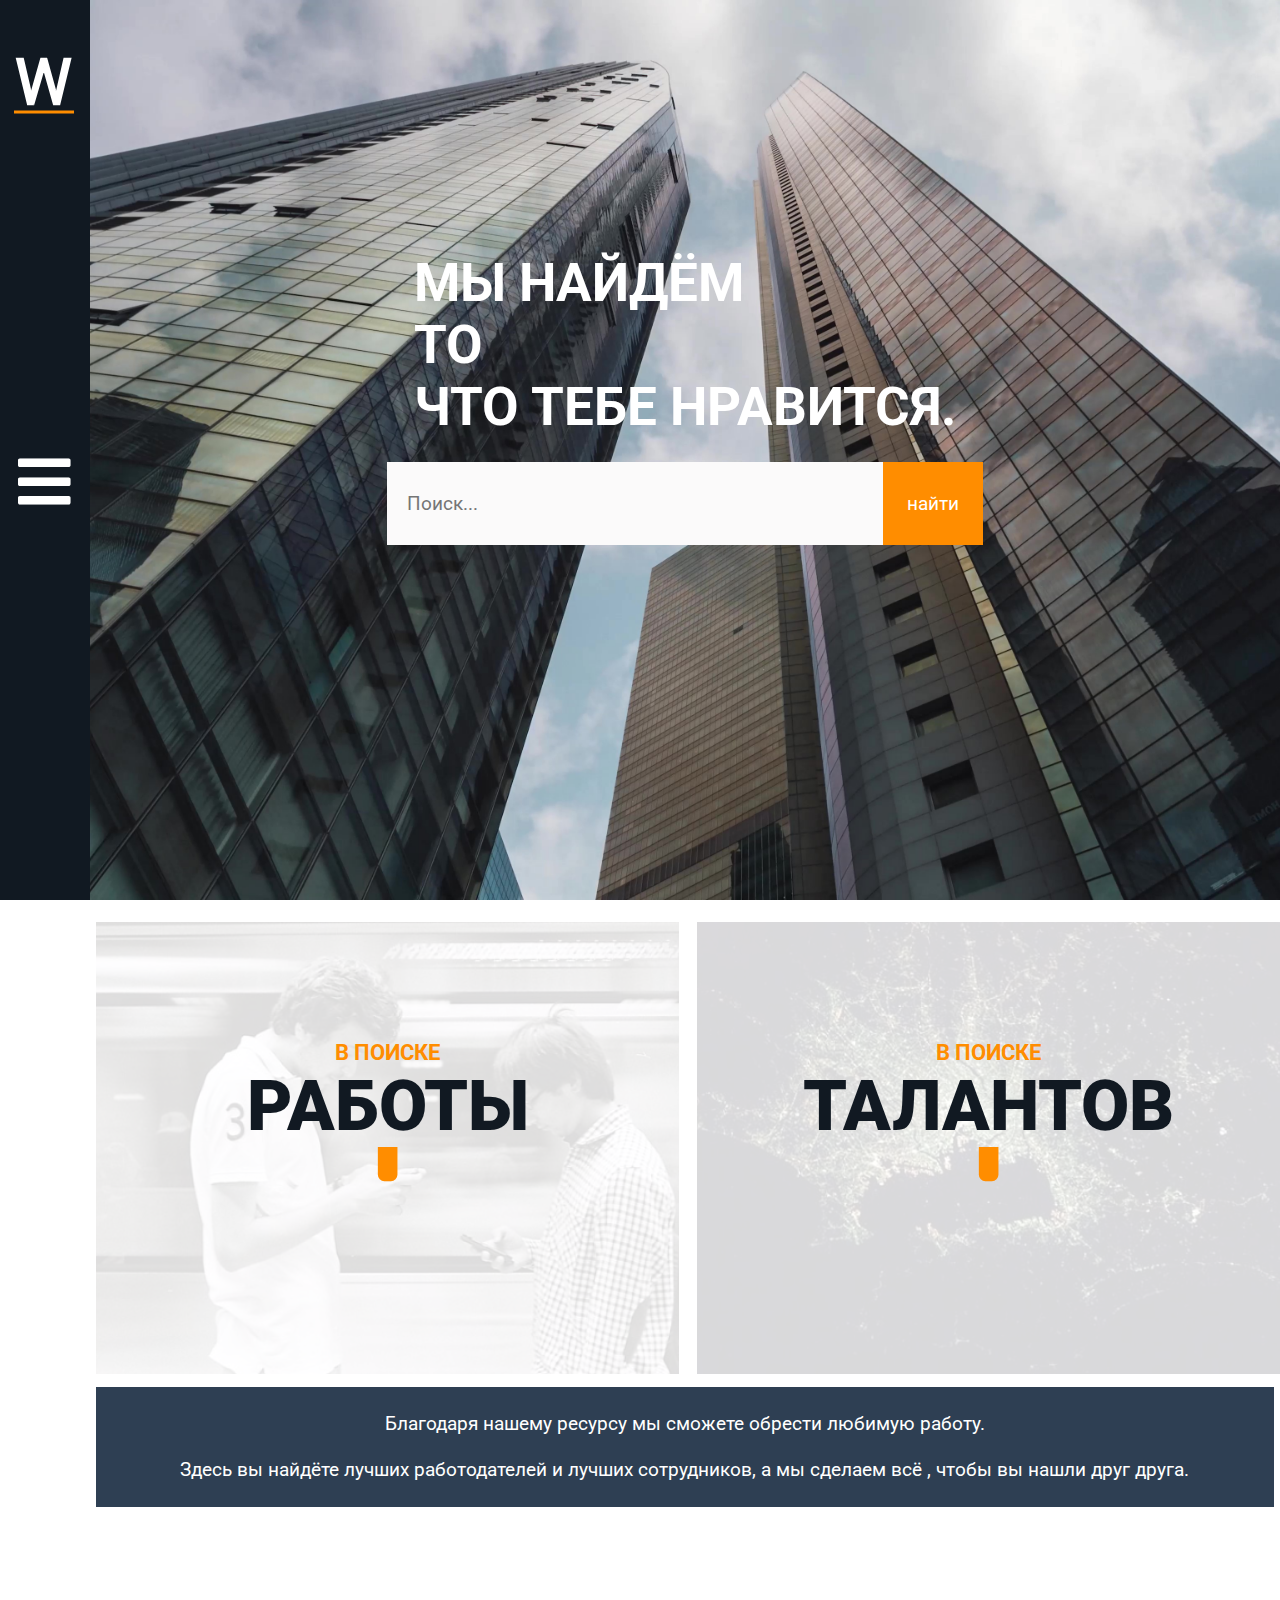
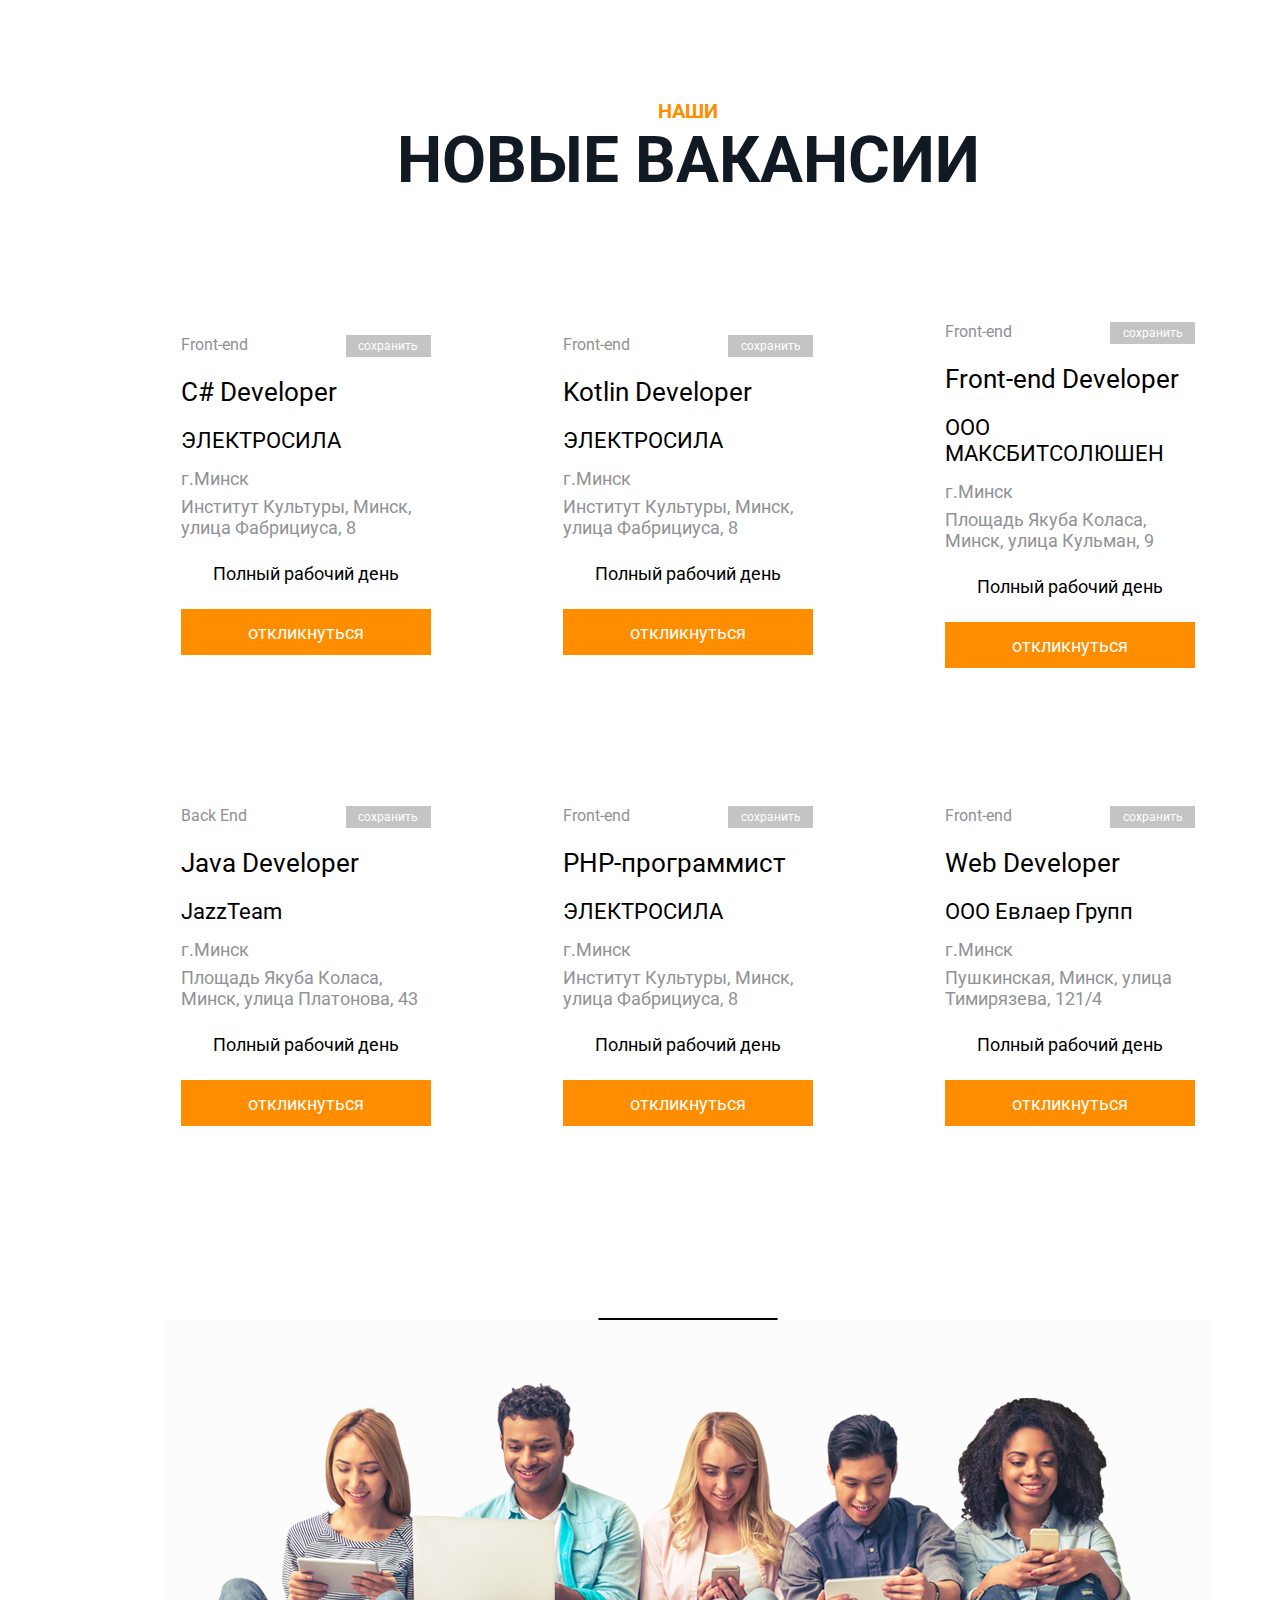
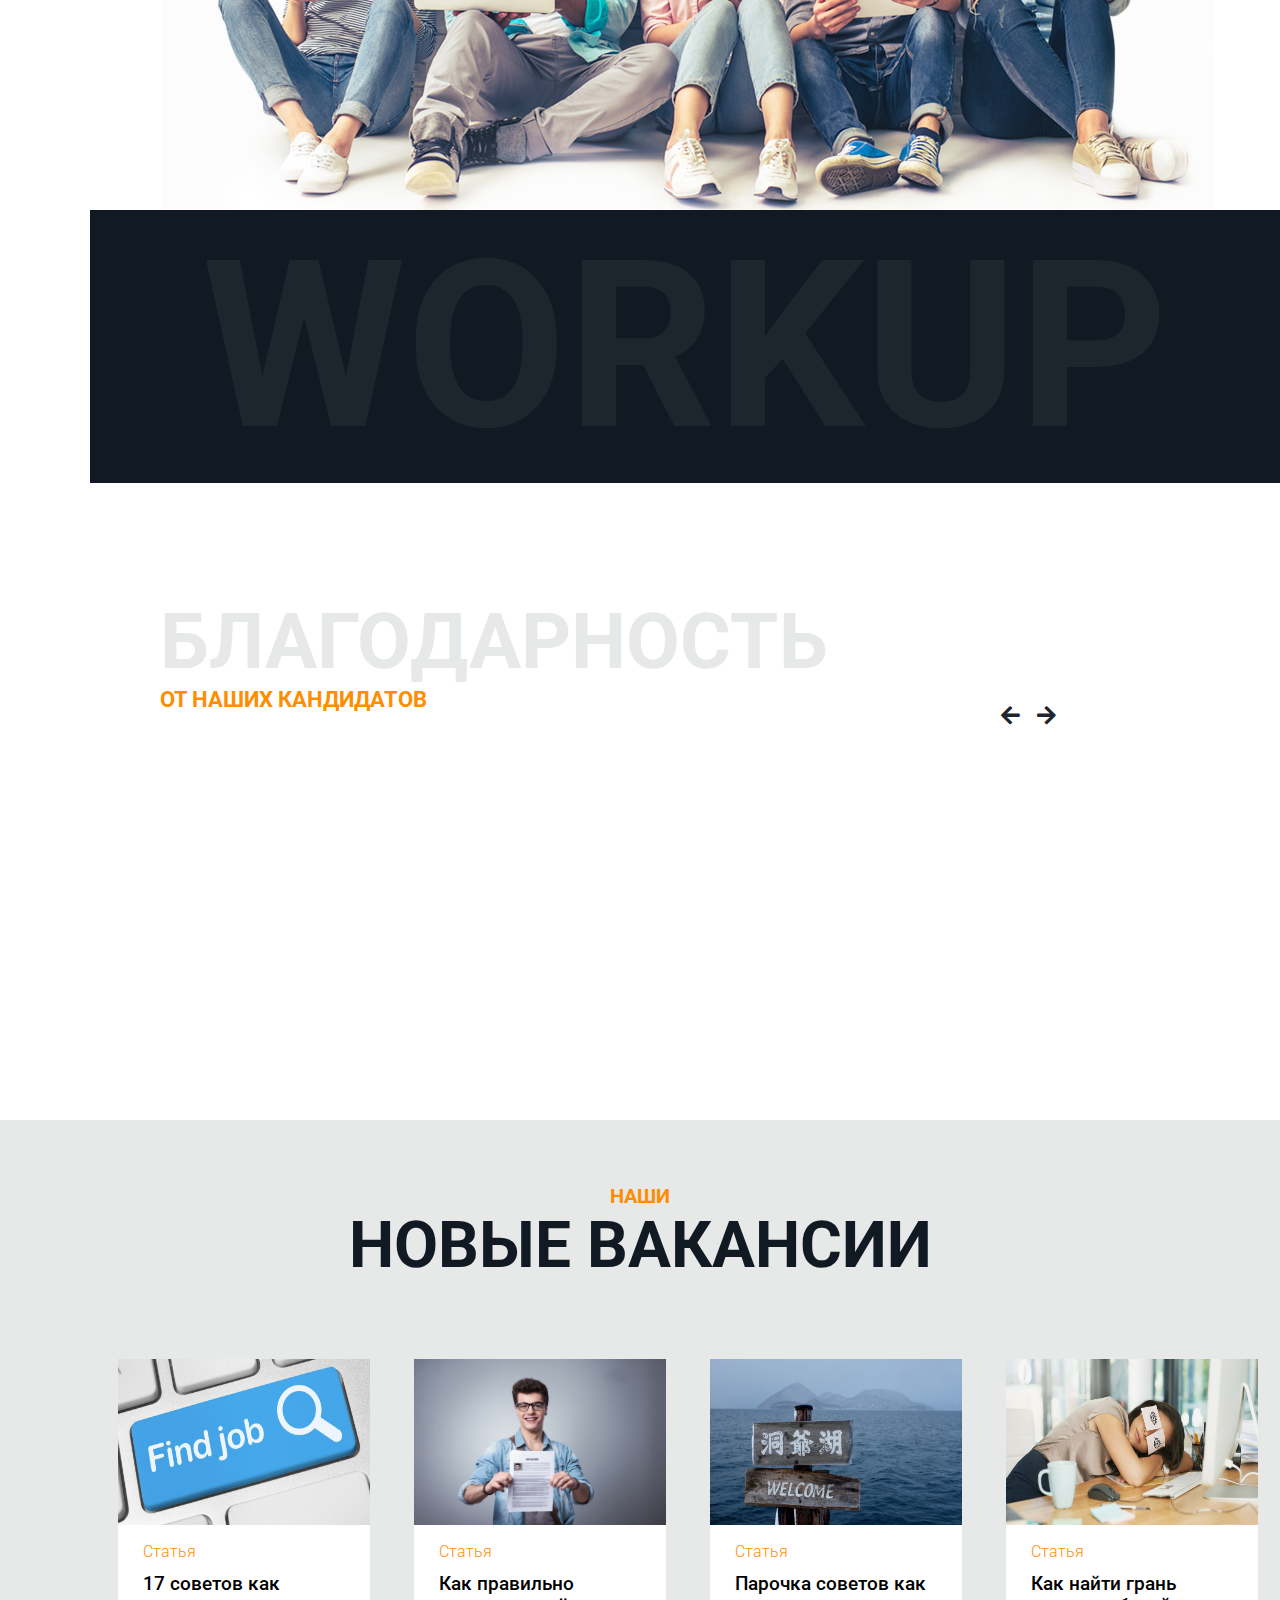
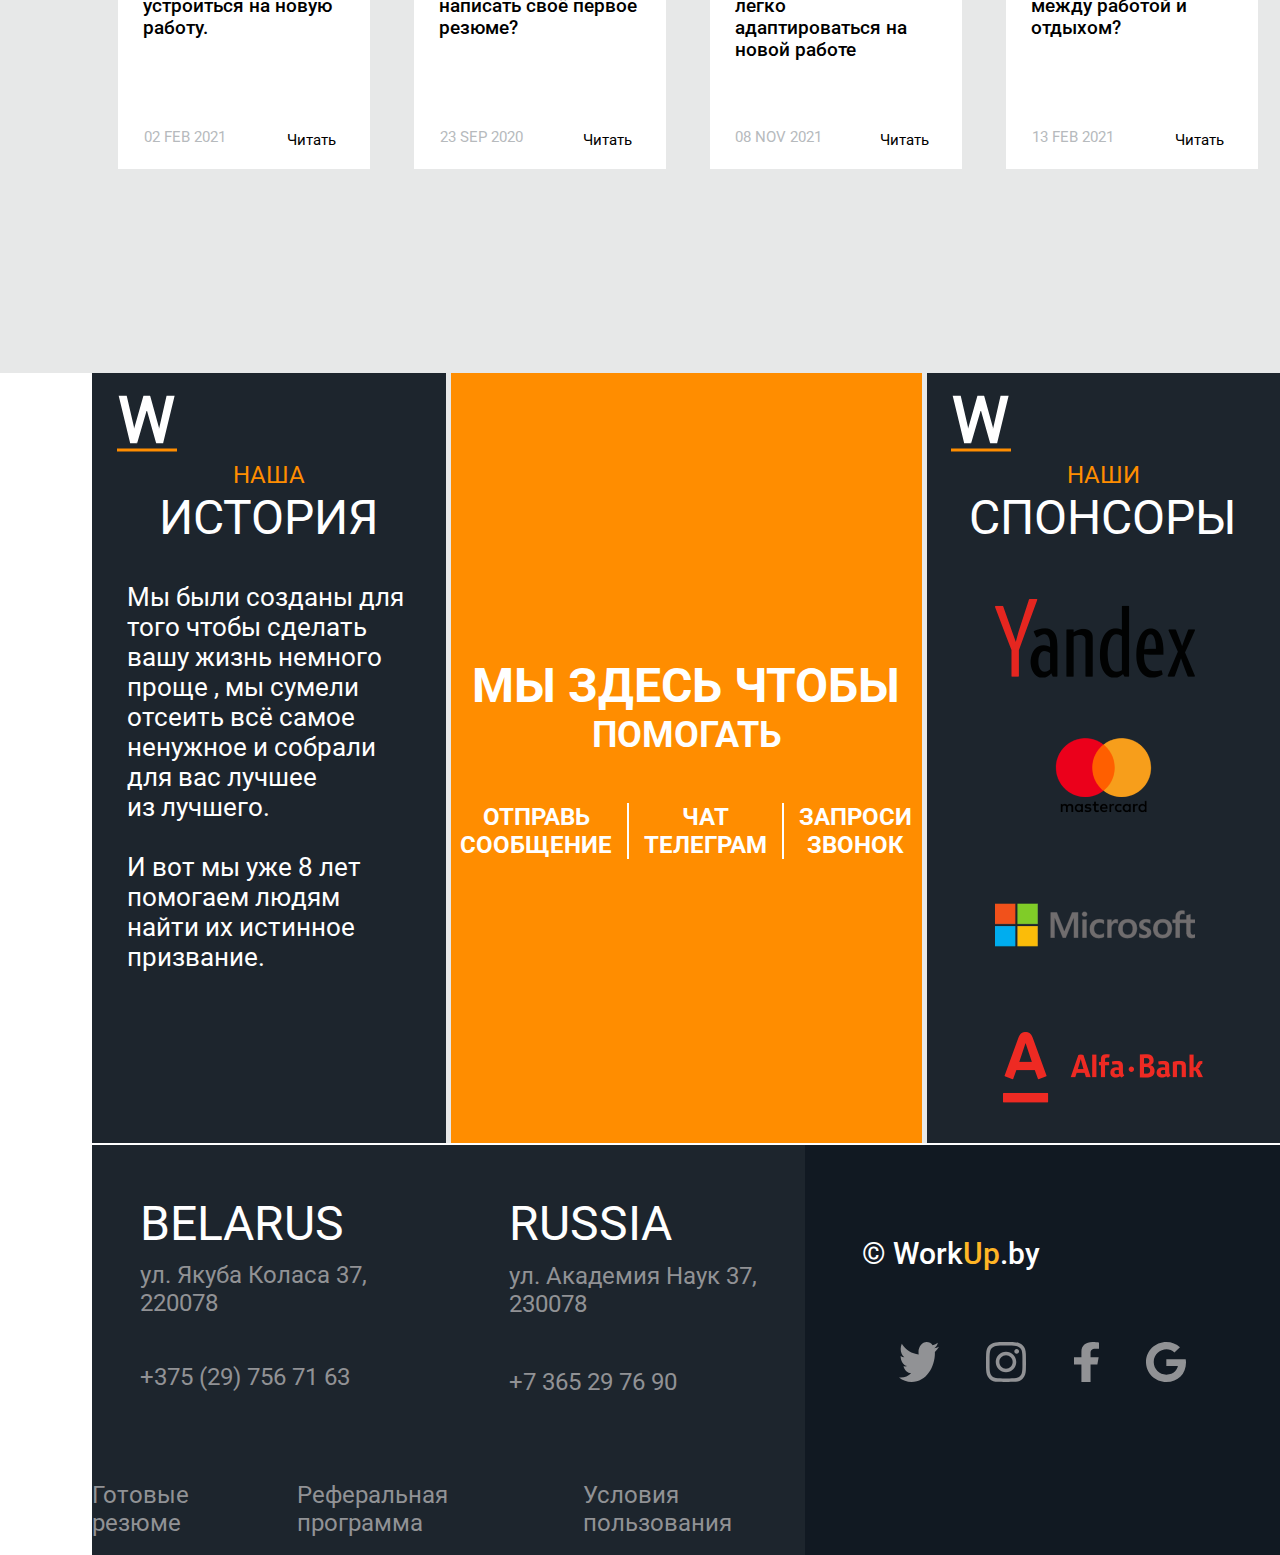
==== commit 68e432be: "v0.12" ====
--- a/index.html
+++ b/index.html
@@ -106,7 +106,7 @@
     <!-- menu-work-open -->
     <div class="burger work-open">
         <div class="burger__block-cancel scroll-cancle">
-            <img class="burger-cancle cancle" width="50px" src="img/cancel.svg">
+            <img class="burger-cancle cancle" onclick="cancleC()" width="50px" src="img/cancel.svg">
         </div>
         <div class="burger__block-menu"> 
             <div class="burger__block-head work__menu">
@@ -186,7 +186,7 @@
 
     <div class="burger work-open1">
         <div class="burger__block-cancel scroll-cancle">
-            <img class="burger-cancle cancle1" width="50px" src="img/cancel.svg">
+            <img class="burger-cancle cancle1" onclick="cancleC1()" width="50px" src="img/cancel.svg">
         </div>
         <div class="burger__block-menu"> 
             <div class="burger__block-head work__menu">
@@ -264,7 +264,7 @@
     </div> 
     <div class="burger work-open2">
         <div class="burger__block-cancel scroll-cancle">
-            <img class="burger-cancle cancle2" width="50px" src="img/cancel.svg">
+            <img class="burger-cancle cancle2" onclick="cancleC2()" width="50px" src="img/cancel.svg">
         </div>
         <div class="burger__block-menu"> 
             <div class="burger__block-head work__menu">
@@ -340,10 +340,168 @@
             </div>
         </div>
     </div> 
+    <div class="burger work-open4">
+        <div class="burger__block-cancel scroll-cancle">
+            <img class="burger-cancle cancle2" onclick="cancleC4()" width="50px" src="img/cancel.svg">
+        </div>
+        <div class="burger__block-menu"> 
+            <div class="burger__block-head work__menu">
+                <h1>С# Developer</h1>
+                <h1>ЭЛЕКТРОСИЛА</h1>
+                <div class="geolocation">
+                    <h2>г.Минск</h2>
+                    <h2>Институт Культуры, Минск, улица Фабрициуса, 8</h2>
+                </div>
+            </div>
+            <div class="login work-time">
+                <h3>Полный рабочий день</h3>
+            </div>
+            <div class="footer-text">
+                <h4>Реферальная Программа</h4>
+                <h4>Условия пользования</h4>
+                <h4>Готовые Резюме</h4>
+            </div>
+        </div>
+        <div class="work-info">
+            <div class="about-company">
+                <h1>о компании компании:</h1>
+                <p>Мы - международная продуктовая IT- компания, специализирующаяся на создании развлекательных онлайн-проектов. Успешная практика разработки высоконагруженных платформ позволяет нам реализовывать современные продуктовые решения.
+                    Мы любим наших сотрудников и клиентов, ценим профессионализм, качество, безопасность и комфорт. Мы постоянно совершенствуемся, фокусируясь на создании максимально позитивного пользовательского опыта.</p>
+            </div>
+
+            <div class="about-vakansy">
+                <h1>о вакансии:</h1>
+                <ul>
+                    <li>разработкой пользовательских интерфейсов;</li>
+                    <li>разработкой компонентов Vue.js;</li>
+                    <li>интеграцией с Back-end;</li>
+                    <li>взаимодействием с менеджерами, дизайнером, back-end разработчиками;</li>
+                    <li>контролем качества кода, code-review, написанием тестов;</li>
+                    <li>поддержанием клиентских и внутренних проектов компании.</li>
+                </ul>
+            </div>
+
+            <div class="requirements">
+                <h1>требования:</h1>
+                <ul>
+                    <li>прекрасное знание JavaScript (es5/es6/es7: классы, импорты декораторы, arrow-функции, генераторы, промисы);</li>
+                    <li>опыт работы с Git, продуктами Atlassian (Jira);</li>
+                    <li>уверенные знания HTML5 и CSS3;</li>
+                    <li>навык написания unit-тестов.</li>
+                </ul>
+            </div>
+
+            <div class="advantage">
+                <h1>будет преимуществом:</h1>
+                <ul>
+                    <li>наличие open-source проектов (присылайте проекты или профили на GitHub);</li>
+                    <li>умение писать красивый, эффективный и поддерживаемый код в соответствии со style guide;</li>
+                    <li>умение верстать отзывчивые и адаптивные интерфейсы;</li>
+                    <li>опыт использования TypeScript;</li>
+                    <li>использование Mustache;</li>
+                    <li>опыт разработки с мобильными версиями (PWA).</li>
+                </ul>
+            </div>
+    
+            <div class="offer">
+                <h1>мы предлагаем:</h1>
+                <ul>
+                    <li>работу в молодом и дружном коллективе;</li>
+                    <li>безграничные возможности для профессионального роста и самореализации;</li>
+                    <li>комфортное рабочее место в современном офисе с террасой в центральной части города;</li>
+                    <li>оборудованную кухню с кофе, орехами, свежими фруктами и прочими вкусняшками;</li>
+                    <li>курсы английского языка;</li>
+                    <li>бесплатную парковку рядом с офисом;</li>
+                    <li>3 sick days;</li>
+                    <li>интересные корпоративные мероприятия.</li>
+                </ul>
+            </div>
+        </div>
+    </div> 
+
+    <div class="burger work-open5">
+        <div class="burger__block-cancel scroll-cancle">
+            <img class="burger-cancle cancle2" onclick="cancleC5()" width="50px" src="img/cancel.svg">
+        </div>
+        <div class="burger__block-menu"> 
+            <div class="burger__block-head work__menu">
+                <h1>Kotlin Developer</h1>
+                <h1>ЭЛЕКТРОСИЛА</h1>
+                <div class="geolocation">
+                    <h2>г.Минск</h2>
+                    <h2>Институт Культуры, Минск, улица Фабрициуса, 8</h2>
+                </div>
+            </div>
+            <div class="login work-time">
+                <h3>Полный рабочий день</h3>
+            </div>
+            <div class="footer-text">
+                <h4>Реферальная Программа</h4>
+                <h4>Условия пользования</h4>
+                <h4>Готовые Резюме</h4>
+            </div>
+        </div>
+        <div class="work-info">
+            <div class="about-company">
+                <h1>о компании компании:</h1>
+                <p>Мы - международная продуктовая IT- компания, специализирующаяся на создании развлекательных онлайн-проектов. Успешная практика разработки высоконагруженных платформ позволяет нам реализовывать современные продуктовые решения.
+                    Мы любим наших сотрудников и клиентов, ценим профессионализм, качество, безопасность и комфорт. Мы постоянно совершенствуемся, фокусируясь на создании максимально позитивного пользовательского опыта.</p>
+            </div>
+
+            <div class="about-vakansy">
+                <h1>о вакансии:</h1>
+                <ul>
+                    <li>разработкой пользовательских интерфейсов;</li>
+                    <li>разработкой компонентов Vue.js;</li>
+                    <li>интеграцией с Back-end;</li>
+                    <li>взаимодействием с менеджерами, дизайнером, back-end разработчиками;</li>
+                    <li>контролем качества кода, code-review, написанием тестов;</li>
+                    <li>поддержанием клиентских и внутренних проектов компании.</li>
+                </ul>
+            </div>
+
+            <div class="requirements">
+                <h1>требования:</h1>
+                <ul>
+                    <li>прекрасное знание JavaScript (es5/es6/es7: классы, импорты декораторы, arrow-функции, генераторы, промисы);</li>
+                    <li>опыт работы с Git, продуктами Atlassian (Jira);</li>
+                    <li>уверенные знания HTML5 и CSS3;</li>
+                    <li>навык написания unit-тестов.</li>
+                </ul>
+            </div>
+
+            <div class="advantage">
+                <h1>будет преимуществом:</h1>
+                <ul>
+                    <li>наличие open-source проектов (присылайте проекты или профили на GitHub);</li>
+                    <li>умение писать красивый, эффективный и поддерживаемый код в соответствии со style guide;</li>
+                    <li>умение верстать отзывчивые и адаптивные интерфейсы;</li>
+                    <li>опыт использования TypeScript;</li>
+                    <li>использование Mustache;</li>
+                    <li>опыт разработки с мобильными версиями (PWA).</li>
+                </ul>
+            </div>
+    
+            <div class="offer">
+                <h1>мы предлагаем:</h1>
+                <ul>
+                    <li>работу в молодом и дружном коллективе;</li>
+                    <li>безграничные возможности для профессионального роста и самореализации;</li>
+                    <li>комфортное рабочее место в современном офисе с террасой в центральной части города;</li>
+                    <li>оборудованную кухню с кофе, орехами, свежими фруктами и прочими вкусняшками;</li>
+                    <li>курсы английского языка;</li>
+                    <li>бесплатную парковку рядом с офисом;</li>
+                    <li>3 sick days;</li>
+                    <li>интересные корпоративные мероприятия.</li>
+                </ul>
+            </div>
+        </div>
+    </div> 
+
 
     <div class="burger work-open3">
         <div class="burger__block-cancel scroll-cancle">
-            <img class="burger-cancle cancle3" width="50px" src="img/cancel.svg">
+            <img class="burger-cancle cancle3" onclick="cancleC3()" width="50px" src="img/cancel.svg">
         </div>
         <div class="burger__block-menu"> 
             <div class="burger__block-head work__menu">
@@ -606,6 +764,40 @@
             <div class="offer">
                 <h1>5. Не уходите в никуда</h1>
                 <p>Это, конечно, романтично, но у меня напряжение (стресс) начало расти после третьей недели поиска.</p>
+            </div>
+        </div>
+    </div> 
+
+    <div class="burger search__job">
+        <div class="burger__block-cancel scroll-cancle">
+            <img class="burger-cancle exist4" width="50px" src="img/cancel.svg">
+        </div>
+        <div class="search-job">
+            <div class="search-text">
+                <h3>Ты в поиске новой </h3>
+                <h1>РАБОТЫ?</h1>
+            </div>
+            <div class="search__block">
+                <div class="search-send">
+                    <p>отправить резюме</p>
+                </div>
+            </div>
+        </div>
+    </div> 
+
+    <div class="burger search__people">
+        <div class="burger__block-cancel scroll-cancle">
+            <img class="burger-cancle exist5" width="50px" src="img/cancel.svg">
+        </div>
+        <div class="search-job">
+            <div class="search-text">
+                <h3>Ты в поиске новых </h3>
+                <h1>СОТРУДНИКОВ?</h1>
+            </div>
+            <div class="search__block">
+                <div class="search-send">
+                    <p>отправить заявку</p>
+                </div>
             </div>
         </div>
     </div> 
@@ -640,8 +832,9 @@
                         </div>
                     </div>
                     <div class="header__block-input">
-                        <input type="text" class="search__input" placeholder="Поиск...">
+                        <input type="text" id="text-to-find" class="search__input" placeholder="Поиск...">
                         <div class="header__search-button">
+                            <!-- onclick="javascript: FindOnPage('text-to-find'); return false;" -->
                             <p>найти</p>
                         </div>
                     </div>
@@ -709,13 +902,13 @@
                                 </div>
                             </div>
                             <div class="block__vakancy-center">
-                                <h2>C# Developer</h2>
+                                <h2 class="search-base">C# Developer</h2>
                                 <h4>ЭЛЕКТРОСИЛА</h4>
                                 <p class="location">г.Минск</p>
                                 <p class="location">Институт Культуры, Минск, улица Фабрициуса, 8</p>
                                 <h5>Полный рабочий день</h5>
                             </div>
-                            <div class="block__vakancy-button third-vacansy">
+                            <div class="block__vakancy-button third-vacansy" onclick="clickS4()">
                                 <p>откликнуться</p>
                             </div>
                         </div>
@@ -726,19 +919,19 @@
                     <div class="job__vacancys-inside">
                         <div class="block__vacancy">
                             <div class="block__vacancy-header">
-                                <p>Front-end</p>
+                                <p >Front-end</p>
                                 <div class="block__save">
                                     <p>сохранить</p>
                                 </div>
                             </div>
                             <div class="block__vakancy-center">
-                                <h2>Kotlin Developer</h2>
+                                <h2 class="search-base">Kotlin Developer</h2>
                                 <h4>ЭЛЕКТРОСИЛА</h4>
                                 <p class="location">г.Минск</p>
                                 <p class="location">Институт Культуры, Минск, улица Фабрициуса, 8</p>
                                 <h5>Полный рабочий день</h5>
                             </div>
-                            <div class="block__vakancy-button third-vacansy">
+                            <div class="block__vakancy-button fourth-vacansy" onclick="clickS5()">
                                 <p>откликнуться</p>
                             </div>
                         </div>
@@ -754,13 +947,13 @@
                                 </div>
                             </div>
                             <div class="block__vakancy-center">
-                                <h2>Front-end Developer</h2>
+                                <h2 class="search-base">Front-end Developer</h2>
                                 <h4>ООО МАКСБИТСОЛЮШЕН</h4>
                                 <p class="location">г.Минск</p>
                                 <p class="location">Площадь Якуба Коласа, Минск, улица Кульман, 9</p>
                                 <h5>Полный рабочий день</h5>
                             </div>
-                            <div class="block__vakancy-button first-vakansy">
+                            <div class="block__vakancy-button first-vakansy" onclick="clickS()">
                                 <p>откликнуться</p>
                             </div>
                         </div>
@@ -783,7 +976,7 @@
                                 </p>
                                 <h5>Полный рабочий день</h5>
                             </div>
-                            <div class="block__vakancy-button second-vacansy">
+                            <div class="block__vakancy-button second-vacansy" onclick="clickS1()">
                                 <p>откликнуться</p>
                             </div>
                         </div>
@@ -806,7 +999,7 @@
                                 <p class="location">Институт Культуры, Минск, улица Фабрициуса, 8</p>
                                 <h5>Полный рабочий день</h5>
                             </div>
-                            <div class="block__vakancy-button third-vacansy">
+                            <div class="block__vakancy-button third-vacansy" onclick="clickS2()">
                                 <p>откликнуться</p>
                             </div>
                         </div>
@@ -830,7 +1023,7 @@
                                 </p>
                                 <h5>Полный рабочий день</h5>
                             </div>
-                            <div class="block__vakancy-button fourth-vacansy">
+                            <div class="block__vakancy-button fourth-vacansy" onclick="clickS3()">
                                 <p>откликнуться</p>
                             </div>
                         </div>
--- a/stylesheet.css
+++ b/stylesheet.css
@@ -195,11 +195,11 @@
     justify-content: center;
     align-items: center;
     cursor: pointer;
-    transition: 0.3s;  
+    transition: .3s;  
 }
 .header__search-button:hover {
     background: #b96600;
-    transition: 0.3s;
+    transition: .3s;
 } 
 /* поиск люди/работа */
 .block__choice-flex {
@@ -278,11 +278,6 @@
         transform: translateY(0px);
     }
 }
-
-/* .block__choice-job span {
-    font-size: 134px;
-    color: #FF8D00;
-} */
 .block__choice-job p {
     font-family: Roboto, sans-serif;
     font-weight: 700;
@@ -811,7 +806,6 @@
 .footer-geoloc:hover {
     transition: .3s;
     color: var(--text-light);
-    /* transform: scale(1.1); */
 }
 .phone {
     padding-top: 20%;
@@ -833,6 +827,7 @@
 .footer__block-social {
     width: 40%;
     background: #111922;
+    transition: .3s;
 }
 .footer__block-social h1 {
     font-family: Roboto, sans-serif;
@@ -867,4 +862,27 @@
 }
 svg:nth-child(4){
     margin-right: 0;
+}
+
+/* js classnames */
+
+.active-footer {
+    background: rgb(71, 227, 255);
+    transition: .3s;
+}
+.active-footer1 {
+    background: rgb(129, 13, 195);
+    transition: .3s;
+}
+.active-footer2 {
+    background: rgb(52, 106, 255);
+    transition: .3s;
+}
+.active-footer3 {
+    background:  rgb(126, 255, 52);
+    transition: .3s;
+}
+.work-opened {
+    opacity: 1;
+    visibility: visible;
 }